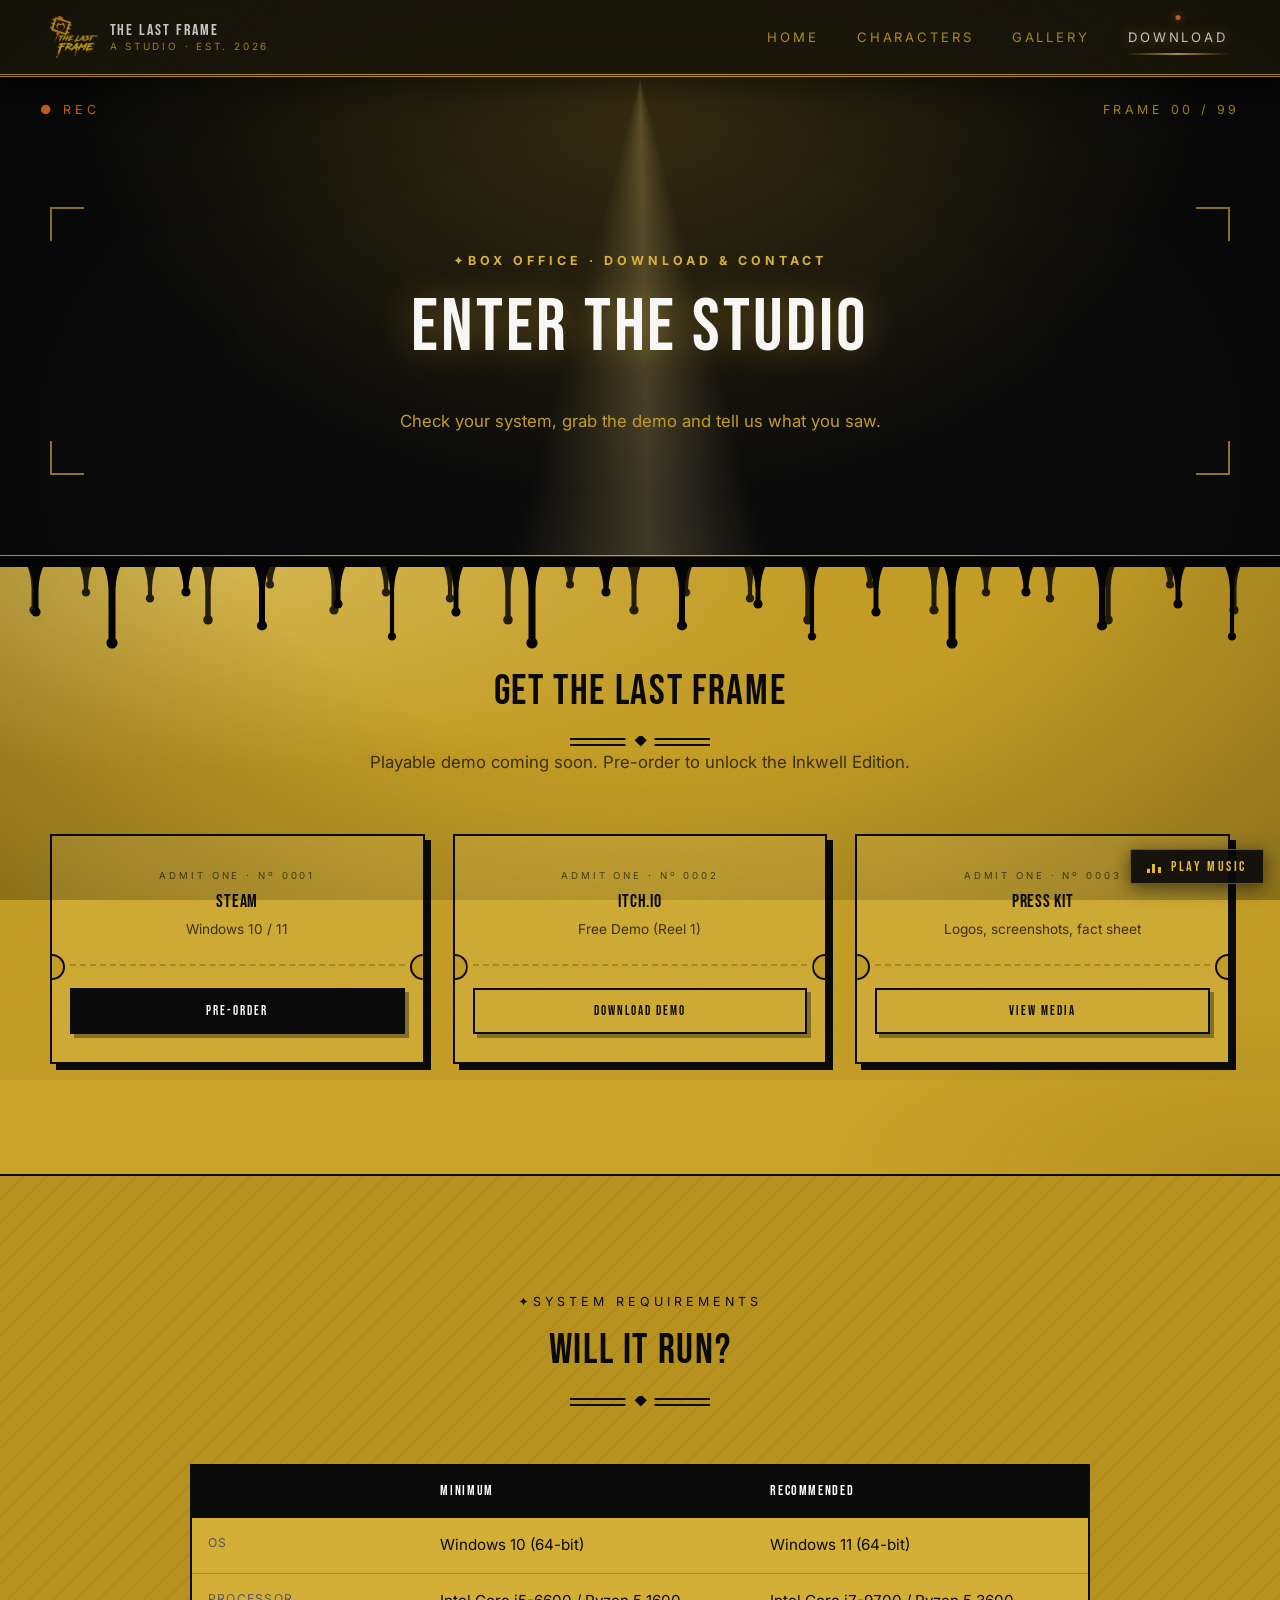
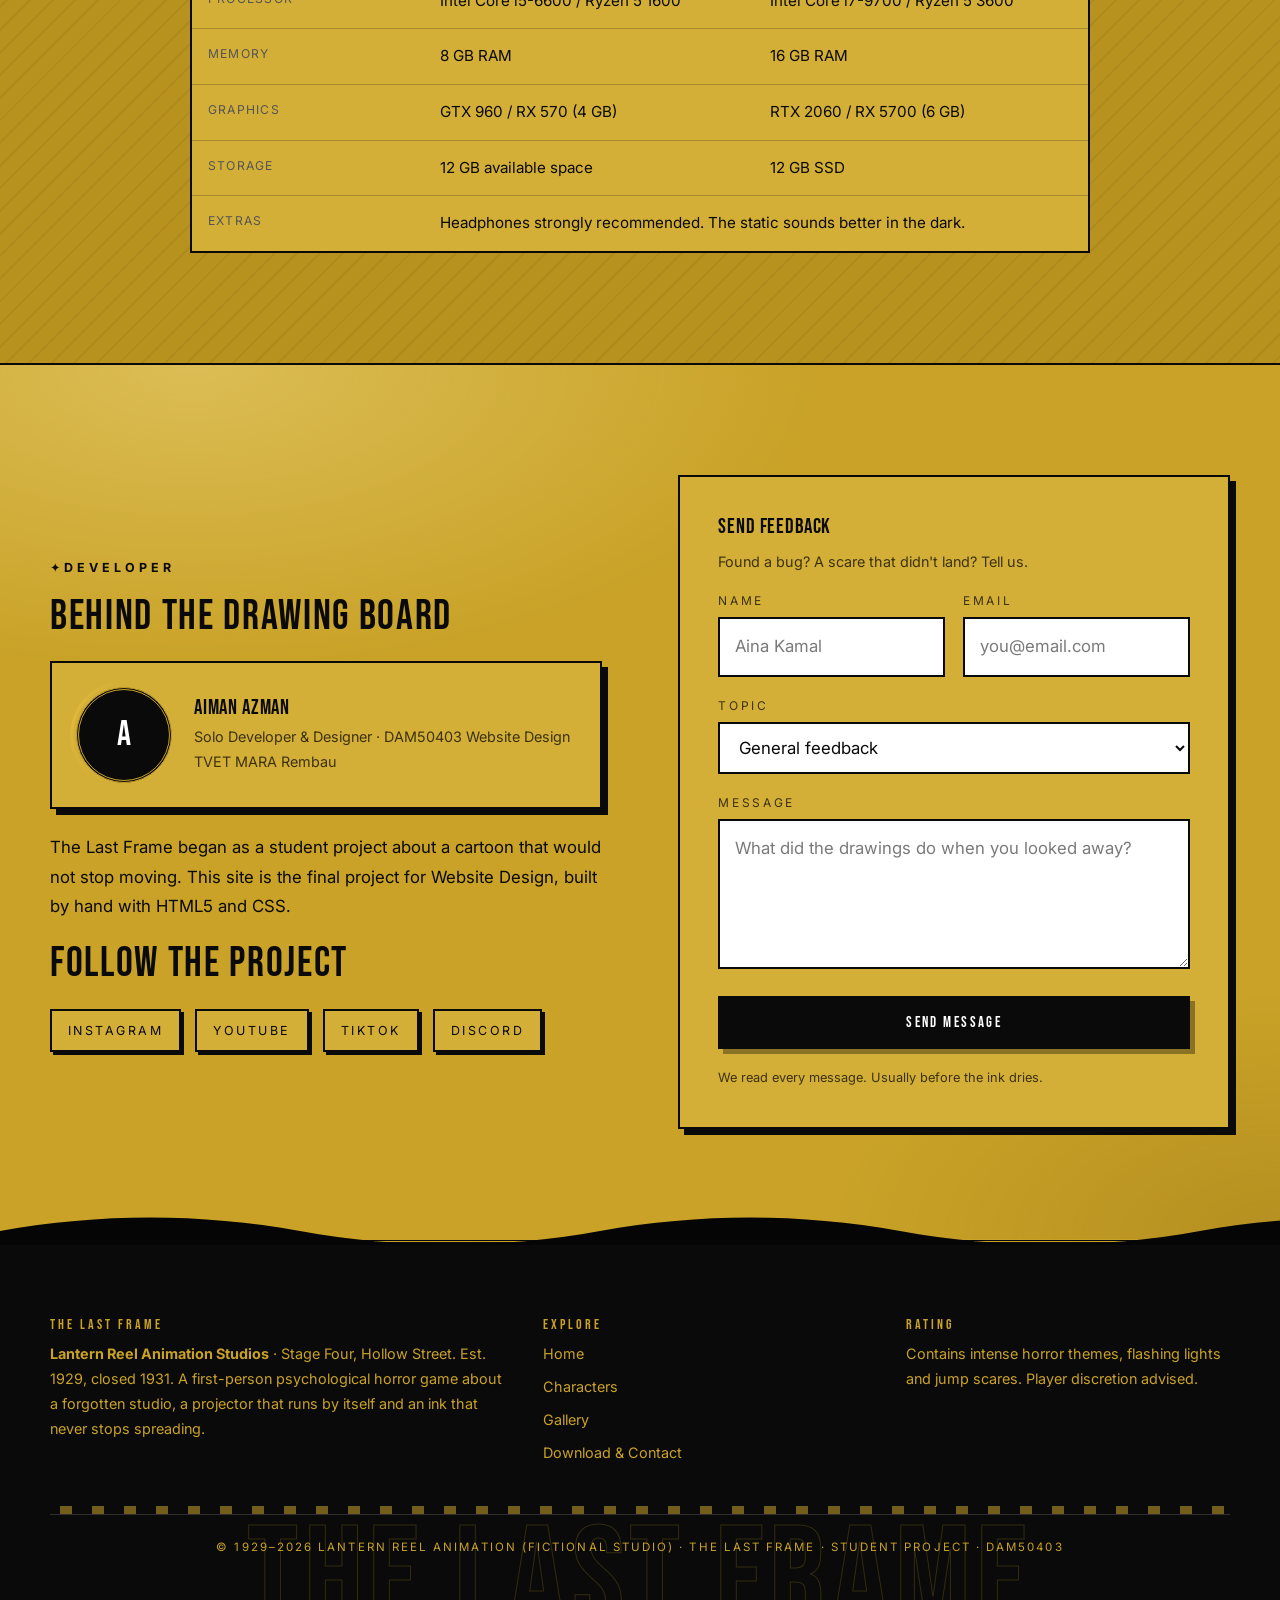
==== contact.html @ d7129ec2 "First Time" ====
<!DOCTYPE html>
<html lang="en">
<head>
  <meta charset="UTF-8">
  <meta name="viewport" content="width=device-width, initial-scale=1">
  <title>Download &amp; Contact — The Last Frame</title>
  <meta name="description" content="System requirements, developer profile, social links and a feedback form for The Last Frame.">
  <link rel="icon" href="images/favicon.png" type="image/svg+xml">
 <!-- Bebas Neue (title) + Inter (body) -->
  <link rel="preconnect" href="https://fonts.googleapis.com">
  <link rel="preconnect" href="https://fonts.gstatic.com" crossorigin>
  <link href="https://fonts.googleapis.com/css2?family=Bebas+Neue&family=Inter:wght@400;500;600;700&display=swap" rel="stylesheet">
  <link rel="stylesheet" href="style.css">
</head>
<body>
  <a class="skip" href="#main">Skip to content</a>

  <!-- ===== HEADER (same on all pages) ===== -->
  <header class="site-header">
    <nav class="nav" aria-label="Main navigation">
      <a class="brand" href="index.html"><img src="images/logo.png" alt="The Last Frame logo"><span>THE LAST FRAME<small>A Studio · Est. 2026</small></span></a>
      <input type="checkbox" id="nav-toggle" class="nav-toggle" aria-label="Toggle menu">
      <label for="nav-toggle" class="nav-burger" aria-hidden="true"><span></span></label>
      <ul class="nav-links">
        <li><a href="index.html">Home</a></li>
        <li><a href="characters.html">Characters</a></li>
        <li><a href="gallery.html">Gallery</a></li>
        <li><a href="contact.html" aria-current="page">Download</a></li>
      </ul>
    </nav>
  </header>

  <main id="main">

    <section class="page-banner">
      <div class="container">
        <span class="eyebrow"><strong>Box Office · Download &amp; Contact</strong></span>
        <h1>Enter the Studio</h1>
        <p>Check your system, grab the demo and tell us what you saw.</p>
      </div>
    </section>

    <!-- ===== DOWNLOAD ===== -->
    <section class="section" id="download" aria-labelledby="dl-title">
      <div class="container">
        <div class="section-head">
          <h2 id="dl-title">Get The Last Frame</h2>
          <hr class="rule">
          <p>Playable demo coming soon. Pre-order to unlock the Inkwell Edition.</p>
        </div>

        <div class="platforms">
          <article class="card platform"><h3>Steam</h3><p>Windows 10 / 11</p><a class="btn btn--sm" href="#download">Pre-Order</a></article>
          <article class="card platform"><h3>itch.io</h3><p>Free Demo (Reel 1)</p><a class="btn btn--sm btn--ghost" href="#download">Download Demo</a></article>
          <article class="card platform"><h3>Press Kit</h3><p>Logos, screenshots, fact sheet</p><a class="btn btn--sm btn--ghost" href="gallery.html">View Media</a></article>
        </div>
      </div>
    </section>

    <!-- ===== SYSTEM REQUIREMENTS ===== -->
    <section class="section section--alt" aria-labelledby="spec-title">
      <div class="container" style="max-width:900px">
        <div class="section-head">
          <span class="eyebrow">System Requirements</span>
          <h2 id="spec-title">Will It Run?</h2>
          <hr class="rule">
        </div>
        <div style="overflow-x:auto">
          <table class="spec-table">
            <thead><tr><th></th><th>Minimum</th><th>Recommended</th></tr></thead>
            <tbody>
              <tr><th scope="row">OS</th><td>Windows 10 (64-bit)</td><td>Windows 11 (64-bit)</td></tr>
              <tr><th scope="row">Processor</th><td>Intel Core i5-6600 / Ryzen 5 1600</td><td>Intel Core i7-9700 / Ryzen 5 3600</td></tr>
              <tr><th scope="row">Memory</th><td>8 GB RAM</td><td>16 GB RAM</td></tr>
              <tr><th scope="row">Graphics</th><td>GTX 960 / RX 570 (4 GB)</td><td>RTX 2060 / RX 5700 (6 GB)</td></tr>
              <tr><th scope="row">Storage</th><td>12 GB available space</td><td>12 GB SSD</td></tr>
              <tr><th scope="row">Extras</th><td colspan="2">Headphones strongly recommended. The static sounds better in the dark.</td></tr>
            </tbody>
          </table>
        </div>
      </div>
    </section>

    <!-- ===== DEVELOPER + SOCIAL ===== -->
    <section class="section" aria-labelledby="dev-title">
      <div class="container split">
        <div>
          <span class="eyebrow"><strong>Developer</strong></span>
          <h2 id="dev-title">Behind the Drawing Board</h2>
          <div class="dev-card card" style="padding:24px;margin-bottom:24px">
            <div class="dev-avatar" aria-hidden="true">A</div>
            <div>
              <h3 style="margin-bottom:4px"><!-- TUKAR NAMA --> Aiman Azman</h3>
              <p style="margin:0;color:var(--muted);font-size:.9rem">Solo Developer &amp; Designer · DAM50403 Website Design<br><!-- TUKAR INSTITUSI --> TVET MARA Rembau</p>
            </div>
          </div>
          <p>The Last Frame began as a student project about a cartoon that would not stop moving. This site is the final project for Website Design, built by hand with HTML5 and CSS.</p>

          <h2>Follow the Project</h2>
          <ul class="socials">
            <!-- TUKAR # dengan pautan sebenar -->
            <li><a href="#" rel="noopener">Instagram</a></li>
            <li><a href="#" rel="noopener">YouTube</a></li>
            <li><a href="#" rel="noopener">TikTok</a></li>
            <li><a href="#" rel="noopener">Discord</a></li>
          </ul>
        </div>

        <!-- ===== FEEDBACK FORM ===== -->
        <div class="card" id="feedback" style="padding:clamp(22px,4vw,38px)">
          <h3>Send Feedback</h3>
          <p style="color:var(--muted);font-size:.9rem">Found a bug? A scare that didn't land? Tell us.</p>
          <!-- data-netlify: borang ini akan berfungsi automatik bila di-deploy di Netlify -->
          <form name="feedback" method="POST" data-netlify="true" netlify-honeypot="bot-field">
            <input type="hidden" name="form-name" value="feedback">
            <p hidden><label>Don't fill this out: <input name="bot-field"></label></p>
            <div class="form-row">
              <div><label for="name">Name</label><input id="name" name="name" type="text" placeholder="Aina Kamal" required></div>
              <div><label for="email">Email</label><input id="email" name="email" type="email" placeholder="you@email.com" required></div>
            </div>
            <div>
              <label for="topic">Topic</label>
              <select id="topic" name="topic">
                <option>General feedback</option>
                <option>Bug report</option>
                <option>Press / collaboration</option>
                <option>Pre-order question</option>
              </select>
            </div>
            <div><label for="message">Message</label><textarea id="message" name="message" placeholder="What did the drawings do when you looked away?" required></textarea></div>
            <button class="btn" type="submit">Send Message</button>
            <p class="form-note">We read every message. Usually before the ink dries.</p>
          </form>
        </div>
      </div>
    </section>
  </main>

  <!-- ===== FOOTER (same on all pages) ===== -->
  <footer class="site-footer">
    <div class="container footer-grid">
      <div>
        <h4>The Last Frame</h4>
        <p><strong>Lantern Reel Animation Studios</strong> · Stage Four, Hollow Street. Est. 1929, closed 1931. A first-person psychological horror game about a forgotten studio, a projector that runs by itself and an ink that never stops spreading.</p>
      </div>
      <div>
        <h4>Explore</h4>
        <ul>
          <li><a href="index.html">Home</a></li>
          <li><a href="characters.html">Characters</a></li>
          <li><a href="gallery.html">Gallery</a></li>
          <li><a href="contact.html">Download &amp; Contact</a></li>
        </ul>
      </div>
      <div>
        <h4>Rating</h4>
        <p>Contains intense horror themes, flashing lights and jump scares. Player discretion advised.</p>
      </div>
    </div>
    <div class="container footer-bottom">© 1929–2026 Lantern Reel Animation (fictional studio) · The Last Frame · Student Project · DAM50403</div>
  </footer>
  <script src="js/music.js" defer></script>
</body>
</html>
---- style.css ----
/* =========================================================
   THE LAST FRAME — Master Stylesheet  ·  v2 "Overload"
   Colour system: Gold / Black / White  (+ projector orange)
   Text automatically adapts to background.

   Effects are CSS-only. Scroll-driven reveals live inside
   @supports (animation-timeline: view()) so browsers without
   it simply show everything, un-animated.
   ========================================================= */

/* ---------- registered props (animatable counters / angles) ---------- */
@property --frame { syntax: '<integer>'; inherits: false; initial-value: 0; }
@property --ang   { syntax: '<angle>';   inherits: false; initial-value: 165deg; }

:root {
  /* ===== COLOUR SYSTEM ===== */
  --black: #0a0a0a;
  --black-2: #161616;
  --ink: #050505;
  --gold: #c9a227;
  --gold-2: #b8921f;
  --gold-3: #d4af37;
  --gold-hot: #e0b83a;
  --orange: #ff7a1a;
  --white: #ffffff;

  /* Default (light / gold sections) */
  --bg: var(--gold);
  --fg: var(--black);           /* teks hitam di atas emas */
  --muted: #3d320f;
  --card: var(--gold-3);
  --edge: var(--black);
  --shade: var(--black);
  --line: rgba(10, 10, 10, 0.22);
  --eyebrow: var(--black);

  --font-head: "Bebas Neue", "Limelight", system-ui, sans-serif;
  --font-body: "Inter", system-ui, -apple-system, sans-serif;

  --ease: cubic-bezier(.22, .9, .24, 1);
  --max: 1180px;
  --gutter: clamp(18px, 4vw, 40px);
}

/* ===== Dark sections (header, hero, footer, memo, dll) ===== */
.site-header,
.hero,
.page-banner,
.cta-band,
.site-footer,
.section--dark,
.lightbox,
.char-modal,
.tapes {
  --bg: var(--black);
  --fg: var(--white);           /* teks putih di atas hitam */
  --muted: #c9a227;
  --card: var(--black-2);
  --edge: #555;
  --shade: #000;
  --line: rgba(255, 255, 255, 0.15);
  --eyebrow: var(--gold-hot);
}

*, *::before, *::after { box-sizing: border-box; }
html {
  scroll-behavior: smooth;
  overflow-x: hidden;
  scrollbar-color: var(--gold) var(--ink);
  scrollbar-width: thin;
}
::selection { background: var(--black); color: var(--gold-hot); }

/* cross-document page transition (hard loads) */
@view-transition { navigation: auto; }

body {
  margin: 0;
  background: var(--bg);
  color: var(--fg);
  font-family: var(--font-body);
  font-size: 1.05rem;
  line-height: 1.75;
  -webkit-font-smoothing: antialiased;
  /* gold pen-nib cursor */
  cursor: url("data:image/svg+xml;utf8,<svg xmlns='http://www.w3.org/2000/svg' width='28' height='28' viewBox='0 0 28 28'><path d='M3 3 L9 23 L12.5 15 L20 12 Z' fill='%23e0b83a' stroke='%230a0a0a' stroke-width='2' stroke-linejoin='round'/></svg>") 3 3, auto;
}
a, button, label[for], select, summary, [onclick] { cursor: pointer; }

/* animated film grain */
body::before {
  content: ""; position: fixed; inset: -20%; pointer-events: none; z-index: 999;
  opacity: 0.12; mix-blend-mode: multiply;
  background-image: url("data:image/svg+xml;utf8,<svg xmlns='http://www.w3.org/2000/svg' width='220' height='220'><filter id='n'><feTurbulence type='fractalNoise' baseFrequency='0.75' numOctaves='3'/><feColorMatrix values='0 0 0 0 .15  0 0 0 0 .12  0 0 0 0 .05  0 0 0 .9 0'/></filter><rect width='220' height='220' filter='url(%23n)'/></svg>");
  animation: grain .9s steps(1) infinite;
}
/* breathing vignette */
body::after {
  content: ""; position: fixed; inset: 0; pointer-events: none; z-index: 998;
  background: radial-gradient(ellipse at center, transparent 48%, rgba(0, 0, 0, 0.28) 100%);
  animation: breathe 7s ease-in-out infinite;
}
@keyframes grain {
  0%   { transform: translate(0, 0); }
  17%  { transform: translate(-3%, 2%); }
  33%  { transform: translate(2%, -4%); }
  50%  { transform: translate(-4%, -1%); }
  67%  { transform: translate(3%, 3%); }
  83%  { transform: translate(-1%, 4%); }
  100% { transform: translate(0, 0); }
}
@keyframes breathe { 0%, 100% { opacity: .7; } 50% { opacity: 1; } }

/* scroll progress bar (top of viewport) */
html::before {
  content: ""; position: fixed; z-index: 1100; top: 0; left: 0; right: 0; height: 3px;
  background: linear-gradient(90deg, var(--gold-hot), #fff 50%, var(--orange));
  transform-origin: 0 50%; transform: scaleX(0);
  box-shadow: 0 0 12px rgba(255, 190, 60, .8);
  pointer-events: none;
}
@supports (animation-timeline: scroll()) {
  html::before { animation: progress linear both; animation-timeline: scroll(root); }
}
@keyframes progress { to { transform: scaleX(1); } }

/* anchored sections stop below the sticky header */
main [id] { scroll-margin-top: 92px; }

img { max-width: 100%; height: auto; display: block; }
a { color: inherit; }

h1, h2, h3, h4 {
  font-family: var(--font-head);
  font-weight: 400;
  line-height: 1.15;
  letter-spacing: 0.04em;
  margin: 0 0 0.5em;
  color: var(--fg);
}
h1 { font-size: clamp(2.3rem, 6.5vw, 4.6rem); }
h2 { font-size: clamp(1.7rem, 4vw, 2.6rem); }
h3 { font-size: 1.3rem; }
p { margin: 0 0 1.1em; color: var(--fg); }

.container { width: min(100% - var(--gutter) * 2, var(--max)); margin-inline: auto; }

.section {
  position: relative;
  overflow-x: clip;               /* scaled/rotated decorations never widen the page */
  padding: clamp(56px, 9vw, 110px) 0;
  background:
    radial-gradient(ellipse 70% 50% at 15% 0%, rgba(255, 240, 170, .35), transparent 70%),
    radial-gradient(ellipse 50% 40% at 100% 100%, rgba(90, 60, 0, .18), transparent 70%),
    var(--bg);
  color: var(--fg);
}
.section--alt {
  background:
    repeating-linear-gradient(135deg, rgba(0, 0, 0, .05) 0 2px, transparent 2px 16px),
    var(--gold-2);
  border-block: 2px solid var(--black);
}
.section--dark {
  background:
    radial-gradient(ellipse 60% 50% at 50% 0%, rgba(201, 162, 39, .14), transparent 70%),
    var(--bg);
}

.eyebrow {
  display: inline-block;
  font-size: 0.78rem;
  letter-spacing: 0.32em;
  text-transform: uppercase;
  color: var(--eyebrow);
  margin-bottom: 14px;
}
.eyebrow::before {
  content: "✦ ";
  display: inline-block;
  animation: spin 9s linear infinite;
}
@keyframes spin { to { transform: rotate(360deg); } }

.section-head { text-align: center; max-width: 720px; margin: 0 auto 56px; }
.section-head p { color: var(--muted); }

/* art-deco divider */
.rule {
  width: 140px; height: 12px; border: 0; margin: 18px auto 0;
  background:
    linear-gradient(var(--fg), var(--fg)) center 2px / 100% 2px no-repeat,
    linear-gradient(var(--fg), var(--fg)) center 8px / 100% 2px no-repeat;
  position: relative;
}
.rule::after {
  content: "◆";
  position: absolute; left: 50%; top: 50%;
  transform: translate(-50%, -52%);
  color: var(--fg);
  background: var(--bg);
  padding: 0 8px;
  font-size: .8rem;
  line-height: 1;
  animation: diamond 3.2s ease-in-out infinite;
}
@keyframes diamond {
  0%, 100% { transform: translate(-50%, -52%) rotate(0) scale(1); }
  50%      { transform: translate(-50%, -52%) rotate(180deg) scale(1.35); }
}
.section--alt .rule::after { background: var(--gold-2); }

.skip {
  position: absolute; left: -999px; top: 0;
  background: var(--black); color: var(--white);
  padding: 10px 16px; z-index: 2000;
}
.skip:focus { left: 10px; top: 10px; }

/* =========================================================
   HEADER / NAV
   ========================================================= */
.site-header {
  position: sticky; top: 0; z-index: 100;
  background: rgba(10, 10, 10, .9);
  -webkit-backdrop-filter: blur(8px); backdrop-filter: blur(8px);
  color: var(--fg);
  border-bottom: 3px double var(--gold);
  box-shadow: 0 12px 30px rgba(0, 0, 0, .45);
  view-transition-name: site-header;
}
.nav {
  display: flex; align-items: center; justify-content: space-between;
  min-height: 74px;
  width: min(100% - var(--gutter) * 2, var(--max));
  margin-inline: auto;
}
.brand { display: flex; align-items: center; gap: 12px; text-decoration: none; }
.brand img { height: 42px; width: auto; transition: transform .4s var(--ease), filter .4s; animation: flicker 9s infinite; }
.brand:hover img { transform: rotate(-8deg) scale(1.12); filter: drop-shadow(0 0 10px rgba(224, 184, 58, .8)); }
.brand span {
  font-family: var(--font-head);
  letter-spacing: 0.12em;
  font-size: 1rem;
  line-height: 1.1;
  color: var(--fg);
}
.brand small {
  display: block;
  font-family: var(--font-body);
  font-size: .62rem;
  letter-spacing: .28em;
  color: var(--muted);
  text-transform: uppercase;
  margin-top: 2px;
}

.nav-toggle { display: none; }
.nav-burger { display: none; cursor: pointer; padding: 10px; }
.nav-burger span,
.nav-burger span::before,
.nav-burger span::after {
  display: block; width: 26px; height: 2px;
  background: var(--fg);
  position: relative; content: "";
  transition: transform .25s, background .25s;
}
.nav-burger span::before { position: absolute; top: -8px; }
.nav-burger span::after  { position: absolute; top: 8px; }

.nav-links {
  display: flex; gap: clamp(14px, 3vw, 34px);
  list-style: none; margin: 0; padding: 0; align-items: center;
}
.nav-links a {
  position: relative;
  text-decoration: none;
  font-size: 0.82rem;
  letter-spacing: 0.22em;
  text-transform: uppercase;
  padding: 8px 2px;
  border-bottom: 2px solid transparent;
  color: var(--muted);
  transition: color .2s, text-shadow .3s;
}
/* underline draws out from the centre */
.nav-links a::after {
  content: "";
  position: absolute; left: 0; right: 0; bottom: -2px; height: 2px;
  background: linear-gradient(90deg, transparent, var(--gold-hot), transparent);
  transform: scaleX(0);
  transition: transform .35s var(--ease);
}
.nav-links a:hover,
.nav-links a[aria-current="page"] {
  color: var(--fg);
  text-shadow: 0 0 14px rgba(224, 184, 58, .65);
}
.nav-links a:hover::after,
.nav-links a[aria-current="page"]::after { transform: scaleX(1); }
.nav-links a[aria-current="page"]::before {
  content: "";
  position: absolute; left: 50%; top: -6px;
  width: 5px; height: 5px; border-radius: 50%;
  background: var(--orange);
  box-shadow: 0 0 8px var(--orange);
  translate: -50% 0;
  animation: blink 1.6s steps(1) infinite;
}
@keyframes blink { 50% { opacity: 0; } }

/* ---------- Buttons ---------- */
.btn {
  position: relative;
  overflow: hidden;
  isolation: isolate;
  display: inline-block;
  font-family: var(--font-head);
  text-decoration: none;
  text-transform: uppercase;
  letter-spacing: 0.16em;
  font-size: 0.95rem;
  padding: 15px 32px;
  border: 2px solid var(--black);
  background: var(--black);
  color: var(--white);
  cursor: pointer;
  box-shadow: 5px 5px 0 rgba(0,0,0,0.35);
  transition: transform .15s, box-shadow .15s, background .2s, color .2s;
}
/* gold light sweeps across on hover */
.btn::before {
  content: "";
  position: absolute; inset: 0 auto 0 -60%;
  width: 40%;
  background: linear-gradient(100deg, transparent, rgba(255, 230, 140, .55), transparent);
  transform: skewX(-20deg);
  pointer-events: none;
  z-index: -1;
}
.btn:hover::before, .btn:focus-visible::before { animation: sweep .7s var(--ease); }
@keyframes sweep { to { left: 130%; } }
.btn:hover, .btn:focus-visible {
  background: #222;
  transform: translate(-2px, -2px);
  box-shadow: 7px 7px 0 rgba(0,0,0,0.45);
}
.btn:active {
  transform: translate(3px, 3px);
  box-shadow: 2px 2px 0 rgba(0,0,0,0.35);
}
.btn--ghost {
  background: transparent;
  color: var(--fg);
  border-color: var(--fg);
  box-shadow: 5px 5px 0 rgba(0,0,0,.25);
}
.btn--ghost:hover {
  background: var(--fg);
  color: var(--bg);
}
.btn--sm {
  padding: 10px 20px;
  font-size: 0.8rem;
  box-shadow: 4px 4px 0 rgba(0,0,0,0.35);
}
.btn-row { display: flex; flex-wrap: wrap; gap: 18px; }

/* Buttons on dark backgrounds */
.hero .btn,
.cta-band .btn,
.page-banner .btn,
.section--dark .btn {
  border-color: var(--white);
  box-shadow: 5px 5px 0 #000;
}
.hero .btn--ghost,
.cta-band .btn--ghost,
.section--dark .btn--ghost {
  border-color: var(--white);
}
/* primary call-to-action pulses a gold ring */
.hero .btn:not(.btn--ghost),
.cta-band .btn:not(.btn--ghost) { animation: ring 2.6s ease-out infinite; }
.hero .btn:not(.btn--ghost):hover,
.cta-band .btn:not(.btn--ghost):hover { animation: none; }
@keyframes ring {
  0%   { box-shadow: 5px 5px 0 #000, 0 0 0 0 rgba(224, 184, 58, .65); }
  70%  { box-shadow: 5px 5px 0 #000, 0 0 0 20px rgba(224, 184, 58, 0); }
  100% { box-shadow: 5px 5px 0 #000, 0 0 0 0 rgba(224, 184, 58, 0); }
}

a:focus-visible,
button:focus-visible,
input:focus-visible,
select:focus-visible,
textarea:focus-visible {
  outline: 3px solid var(--gold-hot);
  outline-offset: 3px;
}

/* =========================================================
   HERO
   ========================================================= */
.hero {
  position: relative;
  isolation: isolate;
  min-height: min(94vh, 900px);
  display: grid;
  place-items: center;
  text-align: center;
  background: var(--black);
  color: var(--fg);
  overflow: hidden;
  border-bottom: 3px double var(--gold);
}
/* slow ken-burns on the key art */
.hero::before {
  content: "";
  position: absolute; inset: -6%;
  z-index: 0;
  background: url("images/hero-banner.jpg") center / cover no-repeat;
  animation: kenburns 26s ease-in-out infinite alternate;
}
@keyframes kenburns {
  from { transform: scale(1.02) translate(0, 0); }
  to   { transform: scale(1.16) translate(-2%, 1.5%); }
}
.hero::after {
  content: "";
  position: absolute; inset: 0;
  z-index: 2;
  background:
    radial-gradient(ellipse at 50% 38%, transparent 25%, rgba(10,10,10,.55) 80%),
    linear-gradient(180deg, rgba(10,10,10,.75) 0%, rgba(10,10,10,.4) 40%, rgba(10,10,10,.96) 100%);
}

/* projector atmosphere (markup: <div class="hero-fx">) */
.hero-fx { position: absolute; inset: 0; z-index: 1; pointer-events: none; overflow: hidden; }
.beam {
  position: absolute; top: -12%; left: 4%;
  width: 62%; height: 125%;
  background: linear-gradient(180deg, rgba(255, 232, 150, .42), rgba(255, 232, 150, .05) 80%, transparent);
  clip-path: polygon(47% 0, 53% 0, 100% 100%, 0 100%);
  filter: blur(9px);
  mix-blend-mode: screen;
  transform-origin: 50% 0;
  animation: beam-sway 11s ease-in-out infinite alternate, beam-flicker 3.4s steps(1) infinite;
}
.beam--b {
  left: auto; right: 2%;
  width: 52%;
  opacity: .8;
  animation-duration: 14s, 4.1s;
  animation-direction: alternate-reverse, normal;
}
@keyframes beam-sway { from { rotate: -9deg; } to { rotate: 8deg; } }
@keyframes beam-flicker {
  0%, 100% { opacity: 1; } 12% { opacity: .55; } 14% { opacity: 1; }
  47% { opacity: .75; } 49% { opacity: 1; } 81% { opacity: .5; } 83% { opacity: .95; }
}
.dust {
  position: absolute; inset: 0;
  background-image:
    radial-gradient(circle, rgba(255, 238, 180, .95) 0 1px, transparent 1.6px),
    radial-gradient(circle, rgba(255, 238, 180, .7) 0 1.2px, transparent 2.2px),
    radial-gradient(circle, rgba(255, 238, 180, .55) 0 1.6px, transparent 2.8px);
  background-size: 220px 260px, 340px 300px, 470px 410px;
  background-position: 0 0, 90px 120px, 200px 40px;
  opacity: .6;
  animation: dust 30s linear infinite;
}
@keyframes dust {
  to { background-position: 0 -260px, 90px -180px, 200px -370px; }
}
.scan {
  position: absolute; inset: 0;
  background: repeating-linear-gradient(0deg, rgba(0, 0, 0, .22) 0 1px, transparent 1px 3px);
  mix-blend-mode: multiply;
}
.scan::after {
  content: "";
  position: absolute; left: 0; right: 0; height: 22%;
  background: linear-gradient(180deg, transparent, rgba(255, 230, 150, .07), transparent);
  animation: scanbar 7s linear infinite;
}
@keyframes scanbar { from { top: -25%; } to { top: 110%; } }

.hero-inner {
  position: relative; z-index: 3;
  padding: 60px var(--gutter) 110px;
  max-width: 860px;
}
.hero-inner > * { animation: rise 1s var(--ease) both; }
.hero-inner > :nth-child(2) { animation-delay: .15s; }
.hero-inner > :nth-child(3) { animation-delay: .3s; }
.hero-inner > :nth-child(4) { animation-delay: .45s; }
.hero-inner > :nth-child(5) { animation-delay: .6s; }
@keyframes rise {
  from { opacity: 0; transform: translateY(34px); filter: blur(8px); }
  to   { opacity: 1; transform: none; filter: blur(0); }
}
.presents {
  display: inline-block;
  font-size: .78rem;
  letter-spacing: .38em;
  text-transform: uppercase;
  color: var(--fg);
  border-block: 1px solid var(--gold-hot);
  padding: 8px 18px;
  margin-bottom: 26px;
}
.presents b { color: var(--gold-hot); font-weight: 400; }
.hero-logo {
  width: min(86%, 520px);
  margin: 0 auto 26px;
  filter: drop-shadow(0 0 22px rgba(0,0,0,.9));
}
.hero-logo.flicker {
  animation: rise 1s var(--ease) .1s both, flicker 6s 1.2s infinite, logo-glitch 7s 2s infinite;
}
.hero-tag {
  font-family: var(--font-head);
  font-size: clamp(1.1rem, 2.6vw, 1.65rem);
  letter-spacing: 0.08em;
  margin-bottom: 34px;
  color: var(--fg);
}
.hero-tag em { position: relative; display: inline-block; color: var(--gold-hot); font-style: normal; }
/* RGB-split glitch copies of the tagline (uses data-text) */
.hero-tag em::before,
.hero-tag em::after {
  content: attr(data-text);
  position: absolute; inset: 0;
  opacity: 0;
  pointer-events: none;
}
.hero-tag em::before { color: var(--orange); animation: glitch-a 5s steps(1) infinite; }
.hero-tag em::after  { color: #fff;          animation: glitch-b 5s steps(1) infinite; }
@keyframes glitch-a {
  0%, 88%, 100% { opacity: 0; transform: none; clip-path: inset(0 0 0 0); }
  89% { opacity: .9; transform: translate(-4px, 1px); clip-path: inset(10% 0 55% 0); }
  91% { opacity: .9; transform: translate(3px, -1px); clip-path: inset(60% 0 8% 0); }
  93% { opacity: 0; }
}
@keyframes glitch-b {
  0%, 88%, 100% { opacity: 0; transform: none; clip-path: inset(0 0 0 0); }
  90% { opacity: .8; transform: translate(4px, 0); clip-path: inset(45% 0 25% 0); }
  92% { opacity: .8; transform: translate(-3px, 1px); clip-path: inset(5% 0 70% 0); }
  94% { opacity: 0; }
}
.hero .btn-row { justify-content: center; }
.hero-meta {
  margin-top: 32px;
  font-size: .78rem;
  letter-spacing: .3em;
  color: var(--muted);
  text-transform: uppercase;
}
.hero-meta::before {
  content: "";
  display: inline-block;
  width: 8px; height: 8px; margin-right: 12px;
  border-radius: 50%;
  background: var(--orange);
  box-shadow: 0 0 10px var(--orange);
  animation: blink 1.4s steps(1) infinite;
}

.flicker { animation: flicker 6s infinite; }
@keyframes flicker {
  0%, 18%, 22%, 62%, 66%, 100% { opacity: 1; }
  20%, 64% { opacity: .55; }
  21% { opacity: .9; }
}
@keyframes logo-glitch {
  0%, 93%, 100% { transform: none; filter: drop-shadow(0 0 22px rgba(0,0,0,.9)); }
  94% { transform: translate(-5px, 0) skewX(-5deg);
        filter: drop-shadow(5px 0 0 rgba(255,122,26,.9)) drop-shadow(-5px 0 0 rgba(255,255,255,.7)); }
  95% { transform: translate(4px, 1px) skewX(3deg);
        filter: drop-shadow(-5px 0 0 rgba(255,122,26,.9)) drop-shadow(5px 0 0 rgba(255,255,255,.7)); }
  96% { transform: none; filter: drop-shadow(0 0 22px rgba(0,0,0,.9)); }
}

/* scroll cue */
.scroll-cue {
  position: absolute; z-index: 3; bottom: 26px; left: 50%;
  translate: -50% 0;
  display: grid; justify-items: center; gap: 10px;
  font-size: .68rem; letter-spacing: .42em; text-transform: uppercase;
  text-decoration: none;
  color: var(--muted);
  animation: rise 1s 1.1s var(--ease) both;
}
.scroll-cue::after {
  content: "";
  width: 1px; height: 48px;
  background: linear-gradient(var(--gold-hot) 50%, transparent 50%) 0 0 / 1px 12px;
  animation: cue 1.1s linear infinite;
}
@keyframes cue { to { background-position: 0 12px; } }

/* ---------- film-tape ticker (markup: <div class="tapes">) ---------- */
.tapes {
  position: relative;
  height: 150px;
  overflow: hidden;
  background: var(--black);
  border-bottom: 3px double var(--gold);
}
.tape {
  position: absolute; left: -5%; right: -5%; top: 50%;
  display: flex; overflow: hidden;
  font-family: var(--font-head);
  font-size: 1.35rem; letter-spacing: .3em; white-space: nowrap;
  padding: 12px 0 9px;
  box-shadow: 0 8px 22px rgba(0, 0, 0, .6);
}
.tape--a {
  background: var(--gold-hot); color: var(--black);
  border-block: 3px solid var(--black);
  transform: translateY(-50%) rotate(-2.2deg);
  z-index: 2;
}
.tape--b {
  background: repeating-linear-gradient(45deg, #0d0d0d 0 16px, #1b1b1b 16px 32px);
  color: var(--gold-hot);
  border-block: 3px solid var(--gold);
  transform: translateY(-50%) rotate(2.2deg);
}
.tape-track {
  display: flex; flex: none; min-width: 100%;
  animation: marquee 32s linear infinite;
}
.tape--b .tape-track { animation-direction: reverse; animation-duration: 40s; }
.tape-track span { padding: 0 1.4em; }
.tape-track span::after { content: "✦"; margin-left: 2.8em; opacity: .7; }
@keyframes marquee { to { transform: translateX(-100%); } }

.page-banner {
  position: relative;
  overflow: hidden;
  text-align: center;
  padding: clamp(80px, 12vw, 130px) 0 clamp(50px, 7vw, 80px);
  background:
    conic-gradient(from var(--ang) at 50% 0%, transparent 0deg, rgba(255, 226, 140, .22) 14deg, transparent 30deg, transparent 360deg),
    radial-gradient(ellipse at 50% 0%, rgba(201, 162, 39, .25), transparent 62%),
    var(--black);
  color: var(--fg);
  border-bottom: 3px double var(--gold);
  animation: spot 9s ease-in-out infinite alternate;
}
@keyframes spot { from { --ang: 150deg; } to { --ang: 196deg; } }
/* viewfinder HUD */
.page-banner::before {
  content: "● REC";
  position: absolute; top: 22px; left: var(--gutter);
  font-size: .78rem; letter-spacing: .32em; color: var(--orange);
  animation: blink 1.2s steps(1) infinite;
}
.page-banner::after {
  counter-reset: fr var(--frame);
  content: "FRAME " counter(fr, decimal-leading-zero) " / 99";
  position: absolute; top: 22px; right: var(--gutter);
  font-size: .78rem; letter-spacing: .28em; color: var(--muted);
  animation: frames 4.2s steps(100) infinite;
}
@keyframes frames { to { --frame: 99; } }
.page-banner .container { position: relative; padding: 38px 18px; }
.page-banner .container::before {
  content: "";
  position: absolute; inset: 0; pointer-events: none;
  --c: var(--gold-hot);
  background:
    linear-gradient(var(--c), var(--c)) 0 0 / 34px 2px,
    linear-gradient(var(--c), var(--c)) 0 0 / 2px 34px,
    linear-gradient(var(--c), var(--c)) 100% 0 / 34px 2px,
    linear-gradient(var(--c), var(--c)) 100% 0 / 2px 34px,
    linear-gradient(var(--c), var(--c)) 0 100% / 34px 2px,
    linear-gradient(var(--c), var(--c)) 0 100% / 2px 34px,
    linear-gradient(var(--c), var(--c)) 100% 100% / 34px 2px,
    linear-gradient(var(--c), var(--c)) 100% 100% / 2px 34px;
  background-repeat: no-repeat;
  opacity: .7;
  animation: focus 5s ease-in-out infinite;
}
@keyframes focus { 0%, 100% { inset: 0; } 50% { inset: 8px; } }
.page-banner h1 {
  text-shadow: 0 0 34px rgba(224, 184, 58, .4);
  animation: rise 1s var(--ease) both, h1-glitch 8s 2s infinite;
}
.page-banner .eyebrow { animation: rise 1s .1s var(--ease) both; }
.page-banner p {
  max-width: 640px;
  margin: 0 auto;
  color: var(--muted);
  animation: rise 1s .25s var(--ease) both;
}
@keyframes h1-glitch {
  0%, 94%, 100% { transform: none; text-shadow: 0 0 34px rgba(224, 184, 58, .4); }
  95% { transform: translate(-4px, 0) skewX(-6deg); text-shadow: 4px 0 var(--orange), -4px 0 #fff; }
  96% { transform: translate(5px, 0) skewX(4deg);  text-shadow: -4px 0 var(--orange), 4px 0 #fff; }
  97% { transform: none; text-shadow: 0 0 34px rgba(224, 184, 58, .4); }
}

/* ---------- ink dripping from dark bands onto gold sections ---------- */
.tapes + .section::before,
.page-banner + .section:not(.section--dark)::before,
.tapes + .section::after,
.page-banner + .section:not(.section--dark)::after {
  content: "";
  position: absolute; left: 0; right: 0; top: -1px;
  pointer-events: none;
  background-repeat: repeat-x;
  transform-origin: top;
}
.tapes + .section::before,
.page-banner + .section:not(.section--dark)::before {
  z-index: 2; height: 96px;
  background-image: url("data:image/svg+xml;utf8,<svg xmlns='http://www.w3.org/2000/svg' width='420' height='96' viewBox='0 0 420 96'><rect width='420' height='10' fill='%23050505'/><path fill='%23050505' d='M28 8 Q33 18 33.5 32 L33.5 55 A3 3 0 0 0 38.5 55 L38.5 32 Q39 18 44 8Z'/><circle cx='36' cy='55' r='4.6' fill='%23050505'/><path fill='%23050505' d='M103 8 Q108 18 108.5 32 L108.5 86 A4 4 0 0 0 115.5 86 L115.5 32 Q116 18 121 8Z'/><circle cx='112' cy='86' r='5.6' fill='%23050505'/><path fill='%23050505' d='M178 8 Q183 18 183.5 32 L183.5 35 A3 3 0 0 0 188.5 35 L188.5 32 Q189 18 194 8Z'/><circle cx='186' cy='35' r='4.6' fill='%23050505'/><path fill='%23050505' d='M253.5 8 Q258.5 18 259.0 32 L259.0 68.5 A3.5 3.5 0 0 0 265.0 68.5 L265.0 32 Q265.5 18 270.5 8Z'/><circle cx='262' cy='68.5' r='5.1' fill='%23050505'/><path fill='%23050505' d='M330 8 Q335 18 335.5 32 L335.5 47 A3 3 0 0 0 340.5 47 L340.5 32 Q341 18 346 8Z'/><circle cx='338' cy='47' r='4.6' fill='%23050505'/><path fill='%23050505' d='M384.4 8 Q389.4 18 389.9 32 L389.9 79.4 A2.6 2.6 0 0 0 394.1 79.4 L394.1 32 Q394.6 18 399.6 8Z'/><circle cx='392' cy='79.4' r='4.2' fill='%23050505'/></svg>");
  background-size: 420px 96px;
  animation: drip 7s ease-in-out infinite alternate;
}
.tapes + .section::after,
.page-banner + .section:not(.section--dark)::after {
  z-index: 1; height: 70px;
  background-image: url("data:image/svg+xml;utf8,<svg xmlns='http://www.w3.org/2000/svg' width='300' height='70' viewBox='0 0 300 70'><rect width='300' height='8' fill='%23050505'/><path fill='%23050505' d='M22.4 6 Q27.4 16 27.9 30 L27.9 41.4 A2.6 2.6 0 0 0 32.1 41.4 L32.1 30 Q32.6 16 37.6 6Z'/><circle cx='30' cy='41.4' r='4.2' fill='%23050505'/><path fill='%23050505' d='M79.8 6 Q84.8 16 85.3 30 L85.3 62.8 A3.2 3.2 0 0 0 90.7 62.8 L90.7 30 Q91.2 16 96.2 6Z'/><circle cx='88' cy='62.8' r='4.800000000000001' fill='%23050505'/><path fill='%23050505' d='M142.6 6 Q147.6 16 148.1 30 L148.1 27.6 A2.4 2.4 0 0 0 151.9 27.6 L151.9 30 Q152.4 16 157.4 6Z'/><circle cx='150' cy='27.6' r='4.0' fill='%23050505'/><path fill='%23050505' d='M206 6 Q211 16 211.5 30 L211.5 53 A3 3 0 0 0 216.5 53 L216.5 30 Q217 16 222 6Z'/><circle cx='214' cy='53' r='4.6' fill='%23050505'/><path fill='%23050505' d='M258.4 6 Q263.4 16 263.9 30 L263.9 35.4 A2.6 2.6 0 0 0 268.1 35.4 L268.1 30 Q268.6 16 273.6 6Z'/><circle cx='266' cy='35.4' r='4.2' fill='%23050505'/></svg>");
  background-size: 300px 70px;
  background-position: 120px 0;
  opacity: .85;
  animation: drip 9s -3s ease-in-out infinite alternate;
}
@keyframes drip { from { transform: scaleY(.45); } to { transform: scaleY(1); } }

/* =========================================================
   GRIDS & CARDS
   ========================================================= */
.split {
  display: grid;
  grid-template-columns: 1fr 1fr;
  gap: clamp(28px, 6vw, 80px);
  align-items: center;
}
/* film-frame with sprocket holes */
.frame-img {
  position: relative;
  background: #000;
  border: 3px solid var(--black);
  box-shadow: 10px 10px 0 var(--black);
  padding: 0 26px;
}
.frame-img::before,
.frame-img::after {
  content: "";
  position: absolute; top: 0; bottom: 0; width: 12px;
  background: repeating-linear-gradient(180deg, transparent 0 9px, #e8d9a2 9px 23px, transparent 23px 34px);
  border-radius: 2px;
  opacity: .9;
  animation: sprocket 1.6s linear infinite;
}
.frame-img::before { left: 7px; }
.frame-img::after  { right: 7px; }
@keyframes sprocket { to { background-position: 0 34px; } }
.frame-img img { width: 100%; animation: film-flicker 5s steps(1) infinite; }
@keyframes film-flicker {
  0%, 100% { filter: none; } 20% { filter: brightness(1.18) contrast(1.05); }
  22% { filter: brightness(.85); } 24% { filter: none; }
  71% { filter: brightness(1.12); } 72% { filter: brightness(.9) sepia(.15); } 73% { filter: none; }
}

.grid { display: grid; gap: 30px; }
.grid--4 { grid-template-columns: repeat(4, 1fr); }
.grid--3 { grid-template-columns: repeat(3, 1fr); }
.grid--2 { grid-template-columns: repeat(2, 1fr); }

.card {
  position: relative;
  overflow: hidden;
  background: var(--card);
  color: var(--fg);
  border: 2px solid var(--edge);
  box-shadow: 6px 6px 0 var(--shade);
  transition: transform .25s var(--ease), box-shadow .25s;
  display: flex;
  flex-direction: column;
}
.card:hover {
  transform: translate(-4px, -6px);
  box-shadow: 10px 12px 0 var(--black);
}
.card-body { position: relative; padding: 24px; flex: 1; }
.card-body p { color: var(--muted); font-size: .95rem; }
.card > img {
  width: 100%;
  height: auto;
  aspect-ratio: unset;
  object-fit: unset;
  border-bottom: 2px solid var(--edge);
  transition: transform .7s var(--ease), filter .5s;
}
.pill {
  display: inline-block;
  font-size: .7rem;
  letter-spacing: .2em;
  text-transform: uppercase;
  border: 1.5px solid var(--fg);
  color: var(--fg);
  padding: 3px 10px;
  margin: 0 6px 8px 0;
}
.pill::before {
  content: "●";
  margin-right: 6px;
  font-size: .55rem;
  vertical-align: 1px;
  color: var(--orange);
  animation: blink 1.4s steps(1) infinite;
}

/* stat meters: segmented power-bars that fill up */
.stat { margin: 14px 0; }
.stat-row {
  display: flex;
  justify-content: space-between;
  font-size: .75rem;
  letter-spacing: .15em;
  text-transform: uppercase;
  margin-bottom: 4px;
  color: var(--muted);
}
.bar {
  height: 10px;
  background: var(--line);
  border: 1px solid var(--edge);
  overflow: hidden;
}
.bar > i {
  display: block;
  height: 100%;
  background: linear-gradient(90deg, var(--fg), var(--fg) 70%, var(--orange));
  -webkit-mask: repeating-linear-gradient(90deg, #000 0 7px, transparent 7px 9px);
          mask: repeating-linear-gradient(90deg, #000 0 7px, transparent 7px 9px);
  transform-origin: left;
}

/* feature cards: ink floods up from the bottom on hover */
.feature {
  text-align: center;
  padding: 34px 24px;
  isolation: isolate;
}
.feature::before {
  content: "";
  position: absolute; left: 0; right: 0; bottom: 0; top: -26px;
  z-index: -1;
  background:
    url("data:image/svg+xml;utf8,<svg xmlns='http://www.w3.org/2000/svg' width='260' height='26' viewBox='0 0 260 26'><path fill='%23050505' d='M0 13 C32 -1 98 -1 130 13 S228 27 260 13 V26 H0Z'/></svg>") repeat-x 0 0 / 260px 26px,
    linear-gradient(var(--ink), var(--ink)) 0 25px / 100% 100% no-repeat;
  transform: translateY(100%);
  transition: transform .65s var(--ease);
}
.feature:hover::before { transform: translateY(0); animation: wave-x 3s linear infinite; }
@keyframes wave-x { to { background-position: 260px 0, 0 25px; } }
.feature:hover { --fg: var(--white); --muted: var(--gold-hot); }
.feature .num {
  font-family: var(--font-head);
  font-size: 4.2rem;
  line-height: 1;
  color: transparent;
  -webkit-text-stroke: 2px var(--fg);
  transition: color .4s .1s, -webkit-text-stroke-color .3s;
  display: block;
  margin-bottom: 8px;
}
.feature:hover .num { color: var(--gold-hot); -webkit-text-stroke-color: var(--gold-hot); }
.feature h3, .feature p { transition: color .35s .15s; }
.feature p {
  color: var(--muted);
  font-size: .95rem;
  margin: 0;
}

/* character cards: evidence-file look */
.grid--4 { counter-reset: subj; }
.grid--4 > .card { counter-increment: subj; cursor: pointer; }
.grid--4 > .card::after {
  content: "SUBJECT " counter(subj, decimal-leading-zero);
  position: absolute; top: 14px; left: 0; z-index: 2;
  font-family: var(--font-head); font-size: .85rem; letter-spacing: .25em; line-height: 1;
  padding: 7px 14px 5px;
  background: var(--black); color: var(--gold-hot);
  box-shadow: 3px 3px 0 rgba(0, 0, 0, .35);
  rotate: -3deg;
  transition: rotate .3s var(--ease), translate .3s var(--ease);
}
.grid--4 > .card:hover::after { rotate: 0deg; translate: 8px 0; }
.grid--4 > .card > img { filter: grayscale(.75) contrast(1.15) brightness(.92); }
.grid--4 > .card:hover > img { filter: none; transform: scale(1.06); }
.grid--4 > .card:nth-child(even):hover { transform: translate(-4px, -8px) rotate(.8deg); }
.grid--4 > .card:nth-child(odd):hover  { transform: translate(-4px, -8px) rotate(-.8deg); }

/* mechanics cards: giant outlined reel numbers */
.grid--2 { counter-reset: reel; }
.grid--2 > .card { counter-increment: reel; }
.grid--2 > .card::after {
  content: counter(reel, decimal-leading-zero);
  position: absolute; right: 12px; bottom: -22px;
  font-family: var(--font-head); font-size: 8rem; line-height: 1;
  color: transparent; -webkit-text-stroke: 1.5px rgba(10, 10, 10, .3);
  pointer-events: none;
  transition: -webkit-text-stroke-color .3s, translate .5s var(--ease);
}
.grid--2 > .card:hover::after { -webkit-text-stroke-color: rgba(10, 10, 10, .75); translate: 0 -10px; }

/* =========================================================
   MEMO IMAGE (gambar memo)
   ========================================================= */
.memo-image {
  position: relative;
  max-width: 720px;
  margin: 0 auto;
  text-align: center;
  rotate: -1deg;
  animation: float 8s ease-in-out infinite alternate;
}
@keyframes float { from { transform: translateY(-6px); } to { transform: translateY(8px); } }
.memo-image img {
  width: 100%;
  height: auto;
  border: 3px solid var(--black);
  box-shadow: 10px 10px 0 var(--black);
  display: block;
}
/* "RECOVERED" stamp slams onto the paper */
.memo-image::after {
  content: "RECOVERED";
  position: absolute; top: 9%; right: -3%;
  font-family: var(--font-head); font-size: clamp(1.6rem, 5vw, 3rem); letter-spacing: .12em; line-height: 1;
  color: var(--orange);
  border: 4px double var(--orange);
  padding: 8px 18px 4px;
  rotate: -14deg;
  background: rgba(10, 10, 10, .35);
  box-shadow: 0 0 22px rgba(255, 122, 26, .35);
  pointer-events: none;
}
.memo-image figcaption {
  margin-top: 18px;
  font-size: 0.78rem;
  letter-spacing: 0.18em;
  text-transform: uppercase;
  color: var(--muted);
}

/* Dark section khusus untuk memo */
.section--dark .memo-image img {
  border-color: var(--gold);
  box-shadow: 10px 10px 0 rgba(0,0,0,0.6), 0 0 60px rgba(201, 162, 39, .18);
}
.section--dark .memo-image figcaption {
  color: var(--gold);
}

/* =========================================================
   CTA
   ========================================================= */
.cta-band {
  position: relative;
  overflow: hidden;
  isolation: isolate;
  text-align: center;
  background: linear-gradient(180deg, var(--black), #1a1a1a 90%);
  border-top: 3px double var(--gold);
}
/* giant film reel turning behind the headline */
.cta-band::before {
  content: "";
  position: absolute; z-index: -1; left: 50%; top: 50%;
  width: min(120vw, 760px); aspect-ratio: 1;
  translate: -50% -50%;
  border-radius: 50%;
  background:
    repeating-conic-gradient(from 0deg, rgba(201, 162, 39, .16) 0 22deg, transparent 22deg 60deg);
  -webkit-mask: radial-gradient(circle, transparent 0 20%, #000 21% 70%, transparent 71%);
          mask: radial-gradient(circle, transparent 0 20%, #000 21% 70%, transparent 71%);
  animation: reel 38s linear infinite;
}
.cta-band::after {
  content: "";
  position: absolute; z-index: -1; inset: 0;
  background: radial-gradient(ellipse 50% 60% at 50% 50%, rgba(224, 184, 58, .12), transparent 70%);
  animation: breathe 5s ease-in-out infinite;
}
@keyframes reel { to { rotate: 360deg; } }
.cta-band .btn-row { justify-content: center; }
.cta-band p { color: var(--muted); }

/* =========================================================
   GALLERY
   ========================================================= */
.video-wrap {
  position: relative;
  aspect-ratio: 16 / 9;
  background: #000;
  border: 4px solid var(--white);
  outline: 2px solid var(--gold);
  outline-offset: 6px;
  box-shadow: 0 0 60px rgba(0,0,0,.4);
  animation: frame-glow 4s ease-in-out infinite alternate;
}
@keyframes frame-glow {
  from { box-shadow: 0 0 40px rgba(0,0,0,.4), 0 0 0 rgba(224, 184, 58, 0); }
  to   { box-shadow: 0 0 60px rgba(0,0,0,.4), 0 0 46px rgba(224, 184, 58, .3); }
}
.video-wrap::before {
  content: "● REEL 01";
  position: absolute; z-index: 2; top: 12px; left: 14px;
  font-size: .72rem; letter-spacing: .3em; color: var(--orange);
  text-shadow: 0 1px 6px #000;
  pointer-events: none;
  animation: blink 1.3s steps(1) infinite;
}
.video-wrap iframe {
  position: absolute; inset: 0;
  width: 100%; height: 100%; border: 0;
}

.shots {
  display: grid;
  grid-template-columns: repeat(2, 1fr);
  gap: 32px 28px;
}
.shots > a { display: block; text-decoration: none; }
.shots > a.wide,
.shots > a:first-child { grid-column: span 2; }
.shots > a:first-child .shot img { aspect-ratio: 21 / 9; }
.shot {
  position: relative;
  margin: 0;
  overflow: hidden;
  border: 3px solid var(--black);
  background: #000;
  cursor: zoom-in;
  box-shadow: 6px 6px 0 var(--black);
  height: 100%;
  rotate: .5deg;
  transition: transform .3s var(--ease), box-shadow .3s, rotate .3s var(--ease);
}
.shots > a:nth-child(even) .shot { rotate: -.6deg; }
.shot:hover {
  rotate: 0deg;
  transform: translate(-4px, -6px) scale(1.01);
  box-shadow: 11px 12px 0 #000;
}
.shot::before {  /* scanlines + corner brackets appear on hover */
  content: "";
  position: absolute; inset: 0; z-index: 1; pointer-events: none;
  opacity: 0;
  --c: var(--gold-hot);
  background:
    linear-gradient(var(--c), var(--c)) 12px 12px / 26px 2px,
    linear-gradient(var(--c), var(--c)) 12px 12px / 2px 26px,
    linear-gradient(var(--c), var(--c)) calc(100% - 12px) 12px / 26px 2px,
    linear-gradient(var(--c), var(--c)) calc(100% - 12px) 12px / 2px 26px,
    repeating-linear-gradient(0deg, rgba(0, 0, 0, .18) 0 1px, transparent 1px 3px);
  background-repeat: no-repeat, no-repeat, no-repeat, no-repeat, repeat;
  transition: opacity .3s;
}
.shot:hover::before { opacity: 1; }
.shot img {
  width: 100%; height: 100%;
  aspect-ratio: 16 / 9;
  object-fit: cover;
  transition: transform .7s var(--ease), filter .5s;
  filter: sepia(.15) saturate(.9);
}
.shot:hover img {
  transform: scale(1.08);
  filter: sepia(.05) saturate(1.15) brightness(1.1);
}
.shot figcaption {
  position: absolute; inset: auto 0 0 0; z-index: 2;
  padding: 40px 16px 12px;
  color: var(--white);
  background: linear-gradient(transparent, rgba(0,0,0,.92));
  font-size: .76rem;
  letter-spacing: .15em;
  text-transform: uppercase;
  transition: letter-spacing .4s var(--ease), padding .4s var(--ease);
}
.shot:hover figcaption { letter-spacing: .24em; padding-bottom: 16px; }
.shot figcaption b { color: var(--gold-hot); font-weight: 400; }

.lightbox {
  position: fixed; inset: 0; z-index: 1500;
  background:
    radial-gradient(ellipse at 50% 45%, rgba(40, 32, 8, .9), rgba(5, 5, 5, .98) 70%);
  display: none;
  place-items: center;
  padding: 24px;
  color: var(--fg);
}
.lightbox:target { display: grid; animation: lb-bg .35s ease both; }
@keyframes lb-bg { from { opacity: 0; } to { opacity: 1; } }
.lightbox img {
  max-height: 84vh;
  width: auto;
  max-width: 100%;
  border: 3px solid var(--white);
  box-shadow: 0 0 80px rgba(224, 184, 58, .25);
}
/* projector "thunk" when an image opens */
.lightbox:target img { animation: lb-img .7s var(--ease) both; }
@keyframes lb-img {
  0%   { opacity: 0; transform: scale(.9) translateY(18px); filter: brightness(3) contrast(2) blur(8px); }
  30%  { opacity: 1; filter: brightness(.55) blur(1px); }
  45%  { filter: brightness(1.7); }
  60%  { filter: brightness(.9); }
  100% { opacity: 1; transform: none; filter: none; }
}
.lightbox:target p { animation: rise .8s .25s var(--ease) both; }
.lightbox .close {
  position: absolute; top: 14px; right: 24px;
  font-family: var(--font-head);
  font-size: 2.6rem;
  text-decoration: none;
  color: var(--white);
  line-height: 1;
  transition: color .2s, transform .4s var(--ease);
}
.lightbox .close:hover { color: var(--gold-hot); transform: rotate(90deg) scale(1.15); }
.lightbox p {
  text-align: center;
  margin: 14px 0 0;
  color: var(--muted);
  font-size: .85rem;
  letter-spacing: .15em;
  text-transform: uppercase;
}

/* Lightbox navigation arrows (Prev / Next) */
.lightbox .lb-nav {
  position: absolute;
  top: 50%;
  transform: translateY(-50%);
  z-index: 10;
  display: flex;
  align-items: center;
  justify-content: center;
  width: 48px;
  height: 48px;
  border-radius: 50%;
  background: rgba(0, 0, 0, 0.55);
  border: 1px solid rgba(224, 184, 58, .45);
  color: var(--white);
  font-size: 2rem;
  line-height: 1;
  text-decoration: none;
  transition: background 0.2s ease, transform 0.2s ease, color 0.2s ease, box-shadow .3s;
  user-select: none;
}
.lightbox .lb-nav:hover {
  background: rgba(0, 0, 0, 0.85);
  color: var(--gold-hot);
  transform: translateY(-50%) scale(1.12);
  box-shadow: 0 0 22px rgba(224, 184, 58, .5);
}
.lightbox .lb-prev { left: 16px; }
.lightbox .lb-next { right: 16px; }

/* =========================================================
   CONTACT / DOWNLOAD
   ========================================================= */
.spec-table {
  width: 100%;
  border-collapse: collapse;
  font-size: .95rem;
  background: var(--gold-3);
  border: 2px solid var(--black);
  box-shadow: 6px 6px 0 var(--black);
}
.spec-table th,
.spec-table td {
  text-align: left;
  padding: 14px 16px;
  border-bottom: 1px solid var(--line);
  vertical-align: top;
  color: var(--black);
  transition: background .25s, color .25s;
}
.spec-table thead th {
  font-family: var(--font-head);
  letter-spacing: .12em;
  font-size: .85rem;
  text-transform: uppercase;
  background: var(--black);
  color: var(--white);
  font-weight: 400;
}
.spec-table tbody th {
  color: #555;
  font-weight: 400;
  width: 26%;
  letter-spacing: .1em;
  text-transform: uppercase;
  font-size: .76rem;
  box-shadow: inset 0 0 0 var(--orange);
  transition: box-shadow .3s var(--ease), color .25s, background .25s;
}
.spec-table tbody tr:hover th,
.spec-table tbody tr:hover td { background: var(--black); color: var(--gold-hot); }
.spec-table tbody tr:hover th { color: var(--orange); box-shadow: inset 5px 0 0 var(--orange); }

.dev-card { flex-direction: row; gap: 22px; align-items: center; }
.dev-avatar {
  position: relative;
  flex: 0 0 96px;
  width: 96px; height: 96px;
  border-radius: 50%;
  background: var(--black);
  border: 3px double var(--gold);
  color: var(--white);
  display: grid;
  place-items: center;
  font-family: var(--font-head);
  font-size: 2.2rem;
}
/* rotating gold ring around the avatar */
.dev-avatar::before {
  content: "";
  position: absolute; inset: -9px; border-radius: 50%;
  background: conic-gradient(from 0deg, transparent 0 60%, var(--gold-hot) 80%, transparent);
  -webkit-mask: radial-gradient(circle, transparent 0 66%, #000 67%);
          mask: radial-gradient(circle, transparent 0 66%, #000 67%);
  animation: spin 3.5s linear infinite;
}

.socials {
  list-style: none;
  margin: 18px 0 0;
  padding: 0;
  display: flex;
  flex-wrap: wrap;
  gap: 14px;
}
.socials a {
  display: inline-block;
  text-decoration: none;
  font-size: .78rem;
  letter-spacing: .2em;
  text-transform: uppercase;
  border: 2px solid var(--black);
  background: var(--gold-3);
  padding: 9px 16px;
  box-shadow: 3px 3px 0 var(--black);
  transition: transform .15s, box-shadow .15s, background .2s, color .2s;
  color: var(--black);
}
.socials a:hover {
  background: var(--black);
  color: var(--gold-hot);
  transform: translate(-2px, -2px) rotate(-1.5deg);
  box-shadow: 5px 5px 0 var(--black);
}

form { display: grid; gap: 18px; }
label {
  display: block;
  font-size: .75rem;
  letter-spacing: .22em;
  text-transform: uppercase;
  color: var(--muted);
  margin-bottom: 6px;
  transition: color .2s, letter-spacing .3s var(--ease);
}
div:focus-within > label { color: var(--black); letter-spacing: .3em; }
input, select, textarea {
  width: 100%;
  font: inherit;
  color: var(--black);
  background: var(--white);
  border: 2px solid var(--black);
  padding: 13px 15px;
  border-radius: 0;
  transition: box-shadow .2s, border-color .2s, transform .2s;
}
input::placeholder,
textarea::placeholder { color: #7a7a7a; }
input:focus,
select:focus,
textarea:focus {
  outline: none;
  border-color: var(--gold);
  box-shadow: 4px 4px 0 var(--gold);
  transform: translate(-2px, -2px);
}
textarea { min-height: 150px; resize: vertical; }
.form-row {
  display: grid;
  grid-template-columns: 1fr 1fr;
  gap: 18px;
}
.form-note {
  font-size: .8rem;
  color: var(--muted);
  margin: 0;
}

/* platform cards become admit-one tickets */
.platforms {
  display: grid;
  grid-template-columns: repeat(3, 1fr);
  gap: 28px;
  margin-top: 30px;
  counter-reset: ticket;
}
.platform { text-align: center; padding: 34px 18px 28px; counter-increment: ticket; }
.platform::before,
.platform::after {                       /* punched notches */
  content: "";
  position: absolute; top: 58%;
  width: 26px; height: 26px; margin-top: -13px;
  border-radius: 50%;
  background: var(--bg);
  border: 2px solid var(--edge);
}
.platform::before { left: -13px;  clip-path: inset(0 0 0 50%); }
.platform::after  { right: -13px; clip-path: inset(0 50% 0 0); }
.platform h3 {
  font-size: 1.15rem;
  margin-bottom: 6px;
  color: var(--fg);
}
.platform h3::before {
  content: "ADMIT ONE · Nº 000" counter(ticket);
  display: block;
  font-family: var(--font-body);
  font-size: .6rem; letter-spacing: .3em;
  opacity: .65;
  margin-bottom: 10px;
}
.platform p {
  font-size: .85rem;
  color: var(--muted);
  margin-bottom: 22px;
  padding-bottom: 22px;
  border-bottom: 2px dashed var(--line);
}

/* =========================================================
   CHARACTER MODAL (moved here from characters.html)
   ========================================================= */
.char-modal {
  position: fixed;
  inset: 0;
  z-index: 2000;
  background:
    radial-gradient(circle at 50% 50%, rgba(201, 162, 39, .1), transparent 55%),
    rgba(0, 0, 0, 0.9);
  -webkit-backdrop-filter: blur(6px); backdrop-filter: blur(6px);
  display: none;
  place-items: center;
  padding: 24px;
  overflow-y: auto;
}
.char-modal.active { display: grid; animation: lb-bg .3s ease both; }

.char-modal-content {
  background: #000000;
  color: #ffffff;
  max-width: 920px;
  width: 100%;
  border: 3px double #c9a227;
  box-shadow: 0 0 60px rgba(201, 162, 39, 0.3);
  display: grid;
  grid-template-columns: 1fr 1.2fr;
  gap: 0;
  position: relative;
  animation: modalIn .55s var(--ease);
}
@keyframes modalIn {
  0%   { opacity: 0; transform: perspective(900px) rotateX(18deg) scale(.88); filter: brightness(2.5); }
  60%  { filter: brightness(.8); }
  100% { opacity: 1; transform: none; filter: none; }
}

.char-modal-img {
  position: relative;
  background: #000;
  display: flex;
  align-items: center;
  justify-content: center;
  overflow: hidden;
}
.char-modal-img img {
  width: 100%;
  height: 100%;
  object-fit: cover;
  object-position: top center;
  animation: kenburns 18s ease-in-out infinite alternate;
}
.char-modal-img::after {                 /* scanlines + moving glow bar */
  content: "";
  position: absolute; inset: 0; pointer-events: none;
  background:
    linear-gradient(180deg, transparent 40%, rgba(0, 0, 0, .65)),
    repeating-linear-gradient(0deg, rgba(0, 0, 0, .25) 0 1px, transparent 1px 3px);
}

.char-modal-body {
  padding: 36px 32px;
  display: flex;
  flex-direction: column;
  gap: 16px;
}
.char-modal-body > * { animation: rise .7s var(--ease) both; }
.char-modal-body > :nth-child(2) { animation-delay: .08s; }
.char-modal-body > :nth-child(3) { animation-delay: .16s; }
.char-modal-body > :nth-child(4) { animation-delay: .24s; }

.char-modal-body .pill {
  align-self: flex-start;
  background: #c9a227;
  color: #000;
  border: none;
  padding: 5px 14px;
  font-size: 12px;
}
.char-modal-body h2 {
  font-size: 2.4rem;
  margin: 0;
  color: #fff;
  animation: rise .7s .08s var(--ease) both, h1-glitch 6s 1.5s infinite;
}
.char-modal-body p {
  color: #ccc;
  line-height: 1.7;
  margin: 0;
}
.char-modal-stats {
  color: #ffffff;
  margin-top: 12px;
  display: grid;
  gap: 12px;
}
.char-modal .stat-row { color: #c9a227; }
.char-modal .bar > i {
  background: linear-gradient(90deg, #c9a227, #ffe08a 70%, var(--orange));
  animation: bar-fill 1.1s .35s var(--ease) both;
}
.char-modal .stat:nth-child(2) .bar > i { animation-delay: .5s; }
.char-modal .stat:nth-child(3) .bar > i { animation-delay: .65s; }
@keyframes bar-fill { from { transform: scaleX(0); } to { transform: scaleX(1); } }

.char-modal-close {
  position: absolute;
  top: 12px;
  right: 16px;
  background: none;
  border: none;
  color: #fff;
  font-size: 2rem;
  cursor: pointer;
  line-height: 1;
  z-index: 10;
  transition: color 0.2s, transform .4s var(--ease);
}
.char-modal-close:hover { color: #c9a227; transform: rotate(90deg) scale(1.2); }

/* =========================================================
   FOOTER
   ========================================================= */
.site-footer {
  position: relative;
  background: var(--bg);
  color: var(--fg);
  border-top: 3px double var(--gold);
  padding: 76px 0 28px;
  font-size: .9rem;
}
.site-footer > .container { position: relative; z-index: 1; }
/* huge outlined watermark */
.site-footer::before {
  content: "THE LAST FRAME";
  position: absolute; inset: auto 0 0 0;
  height: .78em; overflow: hidden;
  text-align: center; white-space: nowrap;
  font-family: var(--font-head);
  font-size: clamp(3rem, 11vw, 11rem); line-height: .9; letter-spacing: .04em;
  color: transparent;
  -webkit-text-stroke: 1px rgba(201, 162, 39, .22);
  pointer-events: none;
}
/* ink creeping up out of the footer */
.site-footer::after {
  content: "";
  position: absolute; left: 0; right: 0; bottom: calc(100% - 3px); height: 30px;
  background: url("data:image/svg+xml;utf8,<svg xmlns='http://www.w3.org/2000/svg' width='1200' height='30' viewBox='0 0 1200 30'><path fill='%23050505' d='M0 30 V16 C100 -2 200 -2 300 16 S500 34 600 16 S800 -2 900 16 S1100 34 1200 16 V30Z'/></svg>") repeat-x 0 100% / 1200px 30px;
  pointer-events: none;
  animation: wave-up 22s linear infinite;
}
@keyframes wave-up { to { background-position: 1200px 100%; } }
.footer-grid {
  display: grid;
  grid-template-columns: 1.4fr 1fr 1fr;
  gap: 40px;
}
.footer-grid h4 {
  font-size: .85rem;
  letter-spacing: .22em;
  text-transform: uppercase;
  color: var(--gold);
}
.footer-grid ul { list-style: none; margin: 0; padding: 0; }
.footer-grid li { margin-bottom: 8px; }
.footer-grid a {
  color: var(--muted);
  text-decoration: none;
  display: inline-block;
  transition: color .2s, transform .25s var(--ease);
}
.footer-grid a:hover { color: var(--fg); transform: translateX(6px); }
.footer-grid p { color: var(--muted); }
.footer-bottom {
  position: relative;
  margin-top: 40px;
  padding-top: 22px;
  border-top: 1px solid var(--line);
  text-align: center;
  color: var(--muted);
  font-size: .72rem;
  letter-spacing: .18em;
  text-transform: uppercase;
}
/* scrolling film perforations above the copyright line */
.footer-bottom::before {
  content: "";
  position: absolute; left: 0; right: 0; top: -9px; height: 8px;
  background: repeating-linear-gradient(90deg, transparent 0 10px, rgba(201, 162, 39, .55) 10px 22px, transparent 22px 32px);
  animation: sprocket-x 2.4s linear infinite;
}
@keyframes sprocket-x { to { background-position: 32px 0; } }

/* =========================================================
   SCROLL-DRIVEN REVEALS  (Chrome / Edge — others just see content)
   ========================================================= */
@supports (animation-timeline: view()) {
  .card,
  .shots > a,
  .frame-img,
  .spec-table,
  .platform,
  .socials li,
  .section-head > p,
  .split > div > p,
  .split > div > h3,
  .split > div > .btn-row {
    animation: reveal-up linear both;
    animation-timeline: view();
    animation-range: entry 0% entry 50%;
  }
  .grid > :nth-child(2n), .shots > :nth-child(2n), .platforms > :nth-child(2n) { animation-range: entry 8% entry 58%; }
  .grid > :nth-child(3n), .platforms > :nth-child(3n) { animation-range: entry 14% entry 64%; }

  .section-head h2,
  .split h2,
  .cta-band h2 {
    animation: wipe linear both;
    animation-timeline: view();
    animation-range: entry 5% entry 55%;
  }
  .memo-image::after {
    animation: stamp linear both;
    animation-timeline: view();
    animation-range: entry 45% entry 95%;
  }
  /* meters fill as they scroll into view (not inside the modal) */
  .card .bar > i {
    animation: bar-fill linear both;
    animation-timeline: view();
    animation-range: entry 10% entry 100%;
  }
}
@keyframes reveal-up {
  from { opacity: 0; translate: 0 70px; scale: .94; }
  to   { opacity: 1; translate: 0 0;    scale: 1; }
}
@keyframes wipe {
  from { clip-path: inset(0 100% 0 0); opacity: .2; }
  to   { clip-path: inset(0 0 0 0);    opacity: 1; }
}
@keyframes stamp {
  0%   { opacity: 0; scale: 2; }
  70%  { opacity: 1; scale: .94; }
  100% { opacity: .95; scale: 1; }
}

/* =========================================================
   PAGE TRANSITIONS  (soft navigation, see js/music.js)
   ========================================================= */
::view-transition-old(root) { animation: vt-out .38s ease both; }
::view-transition-new(root) { animation: vt-in .6s var(--ease) both; }
@keyframes vt-out {
  to { opacity: 0; filter: brightness(2.2) blur(6px); transform: scale(1.02); }
}
@keyframes vt-in {
  0%   { clip-path: circle(0% at 50% 40%); filter: brightness(2.4); }
  100% { clip-path: circle(150% at 50% 40%); filter: none; }
}

/* =========================================================
   RESPONSIVE
   ========================================================= */
@media (max-width: 980px) {
  .grid--4, .grid--3 { grid-template-columns: repeat(2, 1fr); }
}

@media (max-width: 760px) {
  body { font-size: 1rem; }
  .nav-burger { display: block; }
  .nav-links {
    position: absolute; left: 0; right: 0; top: 100%;
    flex-direction: column; gap: 0; align-items: stretch;
    background: var(--black);
    border-bottom: 3px double var(--gold);
    max-height: 0;
    overflow: hidden;
    transition: max-height .35s ease;
  }
  .nav-links li { border-top: 1px solid var(--line); }
  .nav-links a {
    display: block;
    padding: 18px var(--gutter);
    border-bottom: 0;
  }
  .nav-links a::after { left: var(--gutter); right: var(--gutter); }
  .nav-links a[aria-current="page"]::before { left: calc(var(--gutter) - 12px); top: 50%; translate: 0 -50%; }
  .nav-toggle:checked ~ .nav-links { max-height: 360px; }
  .nav-toggle:checked ~ .nav-burger span { background: transparent; }
  .nav-toggle:checked ~ .nav-burger span::before { top: 0; transform: rotate(45deg); }
  .nav-toggle:checked ~ .nav-burger span::after  { top: 0; transform: rotate(-45deg); }
  .brand small { display: none; }

  .split,
  .grid--2,
  .grid--3,
  .form-row,
  .footer-grid,
  .platforms { grid-template-columns: 1fr; }
  .grid--4 { grid-template-columns: 1fr 1fr; gap: 20px; }
  .shots { grid-template-columns: 1fr; }
  .shots > a.wide,
  .shots > a:first-child { grid-column: auto; }
  .shots > a:first-child .shot img { aspect-ratio: 16 / 9; }
  .dev-card { flex-direction: column; text-align: center; }
  .hero { min-height: 86vh; }
  .hero::before { background-position: 85% center; }
  .hero-inner { padding-bottom: 120px; }
  .btn { padding: 14px 24px; }
  .frame-img { box-shadow: 6px 6px 0 var(--black); }
  .tapes { height: 118px; }
  .tape { font-size: 1.05rem; }
  .page-banner::before, .page-banner::after { top: 14px; font-size: .66rem; }
  .page-banner .container::before { inset: 0; }
  .tapes + .section::before,
  .page-banner + .section:not(.section--dark)::before { height: 72px; background-size: 320px 72px; }
  .tapes + .section::after,
  .page-banner + .section:not(.section--dark)::after { height: 52px; background-size: 230px 52px; }
  .grid--2 > .card::after { font-size: 6rem; }
  .memo-image::after { right: 0; }
}

@media (max-width: 600px) {
  .lightbox .lb-nav {
    width: 40px;
    height: 40px;
    font-size: 1.6rem;
  }
  .lightbox .lb-prev { left: 8px; }
  .lightbox .lb-next { right: 8px; }
}

@media (max-width: 440px) {
  .grid--4 { grid-template-columns: 1fr; }
}

/* touch devices: no hover-only polish needed */
@media (hover: none) {
  .card:hover, .shot:hover { transform: none; }
}

@media (prefers-reduced-motion: reduce) {
  *, *::before, *::after {
    animation: none !important;
    transition: none !important;
  }
  html { scroll-behavior: auto; }
  ::view-transition-group(*),
  ::view-transition-old(*),
  ::view-transition-new(*) { animation: none !important; }
}

/* =========================================================
   BACKGROUND MUSIC TOGGLE  (injected by js/music.js)
   Fixed bottom-right · sits above header/grain, below the
   lightbox (1500) and character modal (2000)
   ========================================================= */
.music-toggle {
  position: fixed;
  right: max(16px, env(safe-area-inset-right));
  bottom: max(16px, env(safe-area-inset-bottom));
  z-index: 1200;
  view-transition-name: music-toggle;
  display: inline-flex;
  align-items: center;
  gap: 10px;
  margin: 0;
  padding: 10px 16px 9px;
  font-family: var(--font-head);
  font-size: .9rem;
  line-height: 1;
  letter-spacing: .18em;
  text-transform: uppercase;
  white-space: nowrap;
  color: var(--gold-hot);
  background: rgba(10, 10, 10, .92);
  border: 1px solid rgba(201, 162, 39, .5);
  border-radius: 2px;
  box-shadow: 0 4px 18px rgba(0, 0, 0, .55);
  cursor: pointer;
  -webkit-tap-highlight-color: transparent;
  transition: color .25s, border-color .25s, background-color .25s,
              box-shadow .25s, transform .25s;
}
.music-toggle:hover,
.music-toggle:focus-visible {
  color: var(--white);
  background: #000;
  border-color: var(--gold-hot);
  box-shadow: 0 4px 18px rgba(0, 0, 0, .6), 0 0 16px rgba(224, 184, 58, .35);
  transform: translateY(-2px);
}
.music-toggle:focus-visible { outline: 2px solid var(--gold-hot); outline-offset: 3px; }
.music-toggle:active { transform: translateY(0); }
.music-toggle.is-playing { border-color: var(--gold-hot); }
.music-toggle.is-error {
  opacity: .55;
  cursor: not-allowed;
  transform: none;
  box-shadow: 0 4px 18px rgba(0, 0, 0, .55);
}

/* little equaliser icon: static when paused, bouncing when playing */
.music-icon {
  display: inline-flex;
  align-items: flex-end;
  gap: 2px;
  width: 14px;
  height: 12px;
}
.music-icon i {
  flex: 1;
  height: 100%;
  background: currentColor;
  transform-origin: bottom;
  transform: scaleY(.35);
}
.music-icon i:nth-child(2) { transform: scaleY(.75); }
.music-icon i:nth-child(3) { transform: scaleY(.5); }
.music-toggle.is-playing .music-icon i { animation: music-bar 1s ease-in-out infinite; }
.music-toggle.is-playing .music-icon i:nth-child(2) { animation-duration: .8s; animation-delay: -.3s; }
.music-toggle.is-playing .music-icon i:nth-child(3) { animation-duration: 1.2s; animation-delay: -.6s; }
@keyframes music-bar {
  0%, 100% { transform: scaleY(.3); }
  50%      { transform: scaleY(1); }
}

/* keep the last line of the footer clear of the fixed control */
.site-footer { padding-bottom: 72px; }

@media (max-width: 600px) {
  .music-toggle {
    right: max(12px, env(safe-area-inset-right));
    bottom: max(12px, env(safe-area-inset-bottom));
    gap: 8px;
    padding: 9px 12px 8px;
    font-size: .8rem;
    letter-spacing: .14em;
  }
}
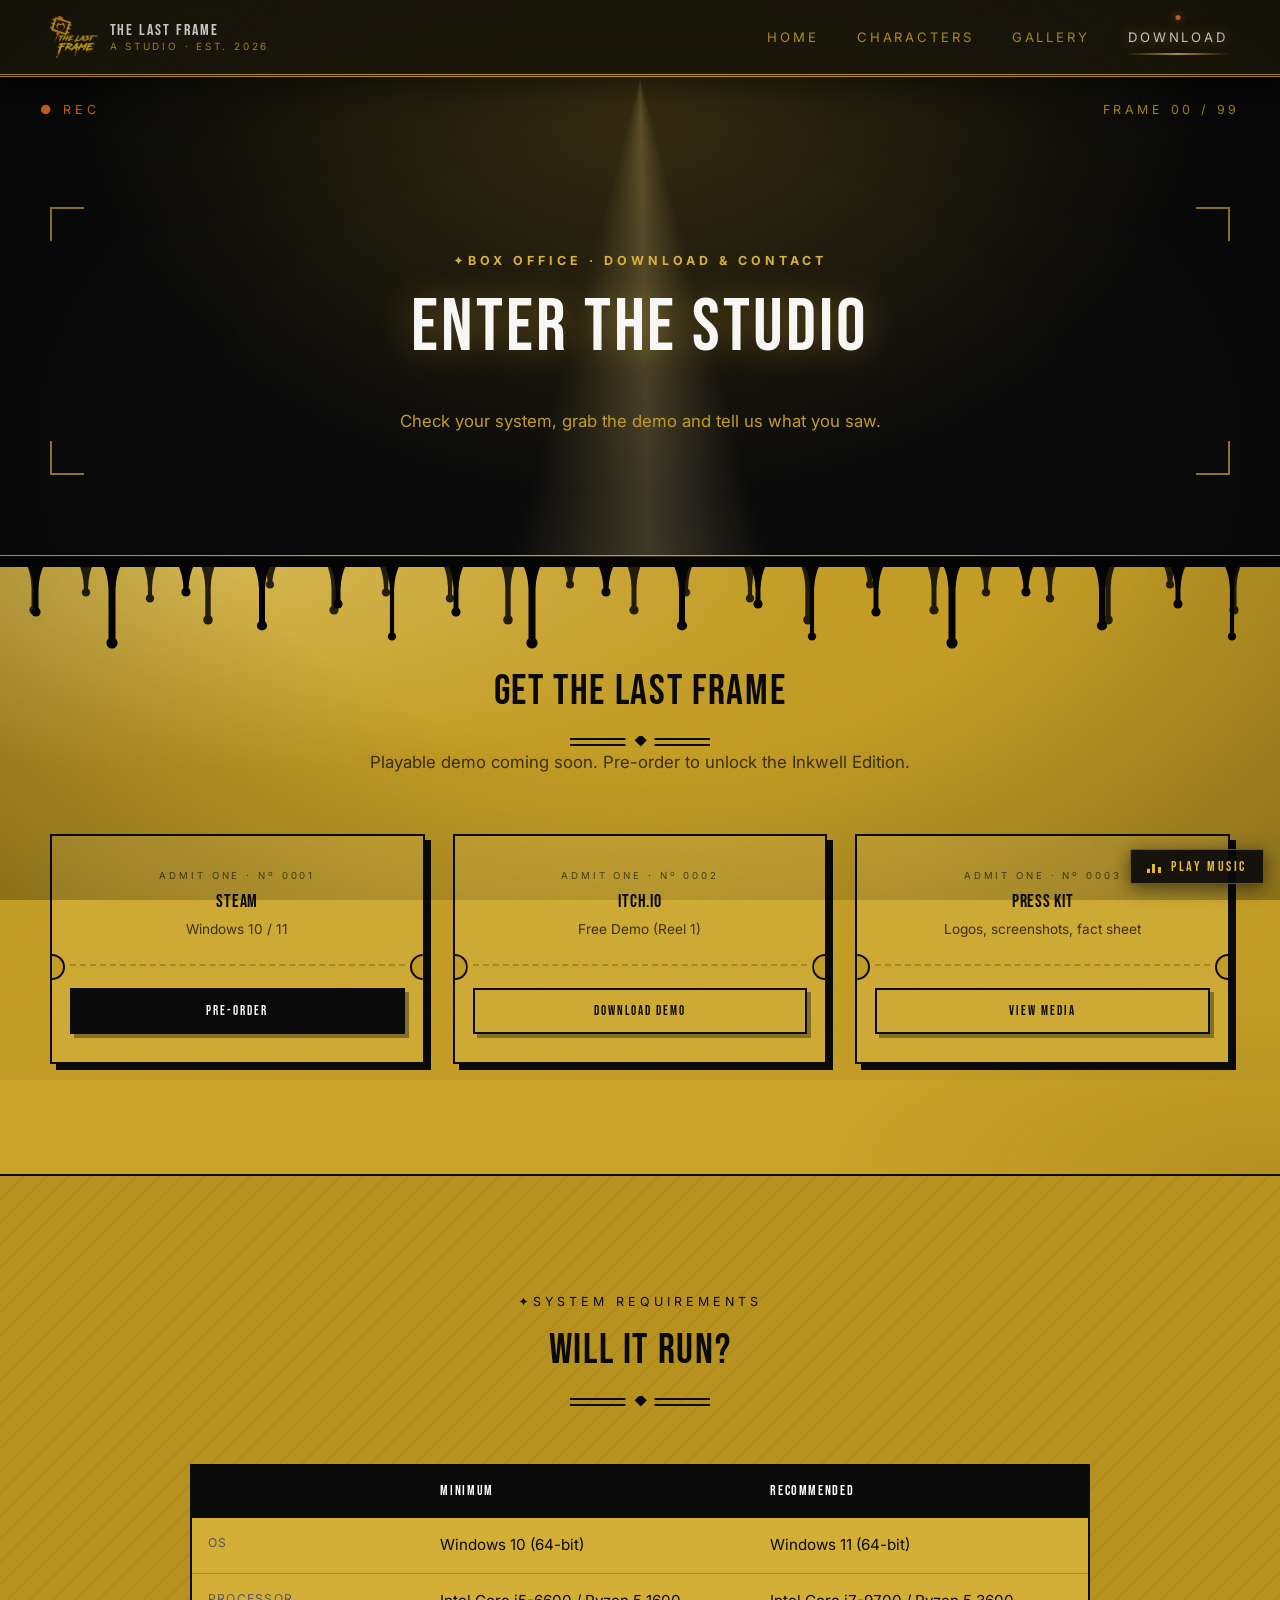
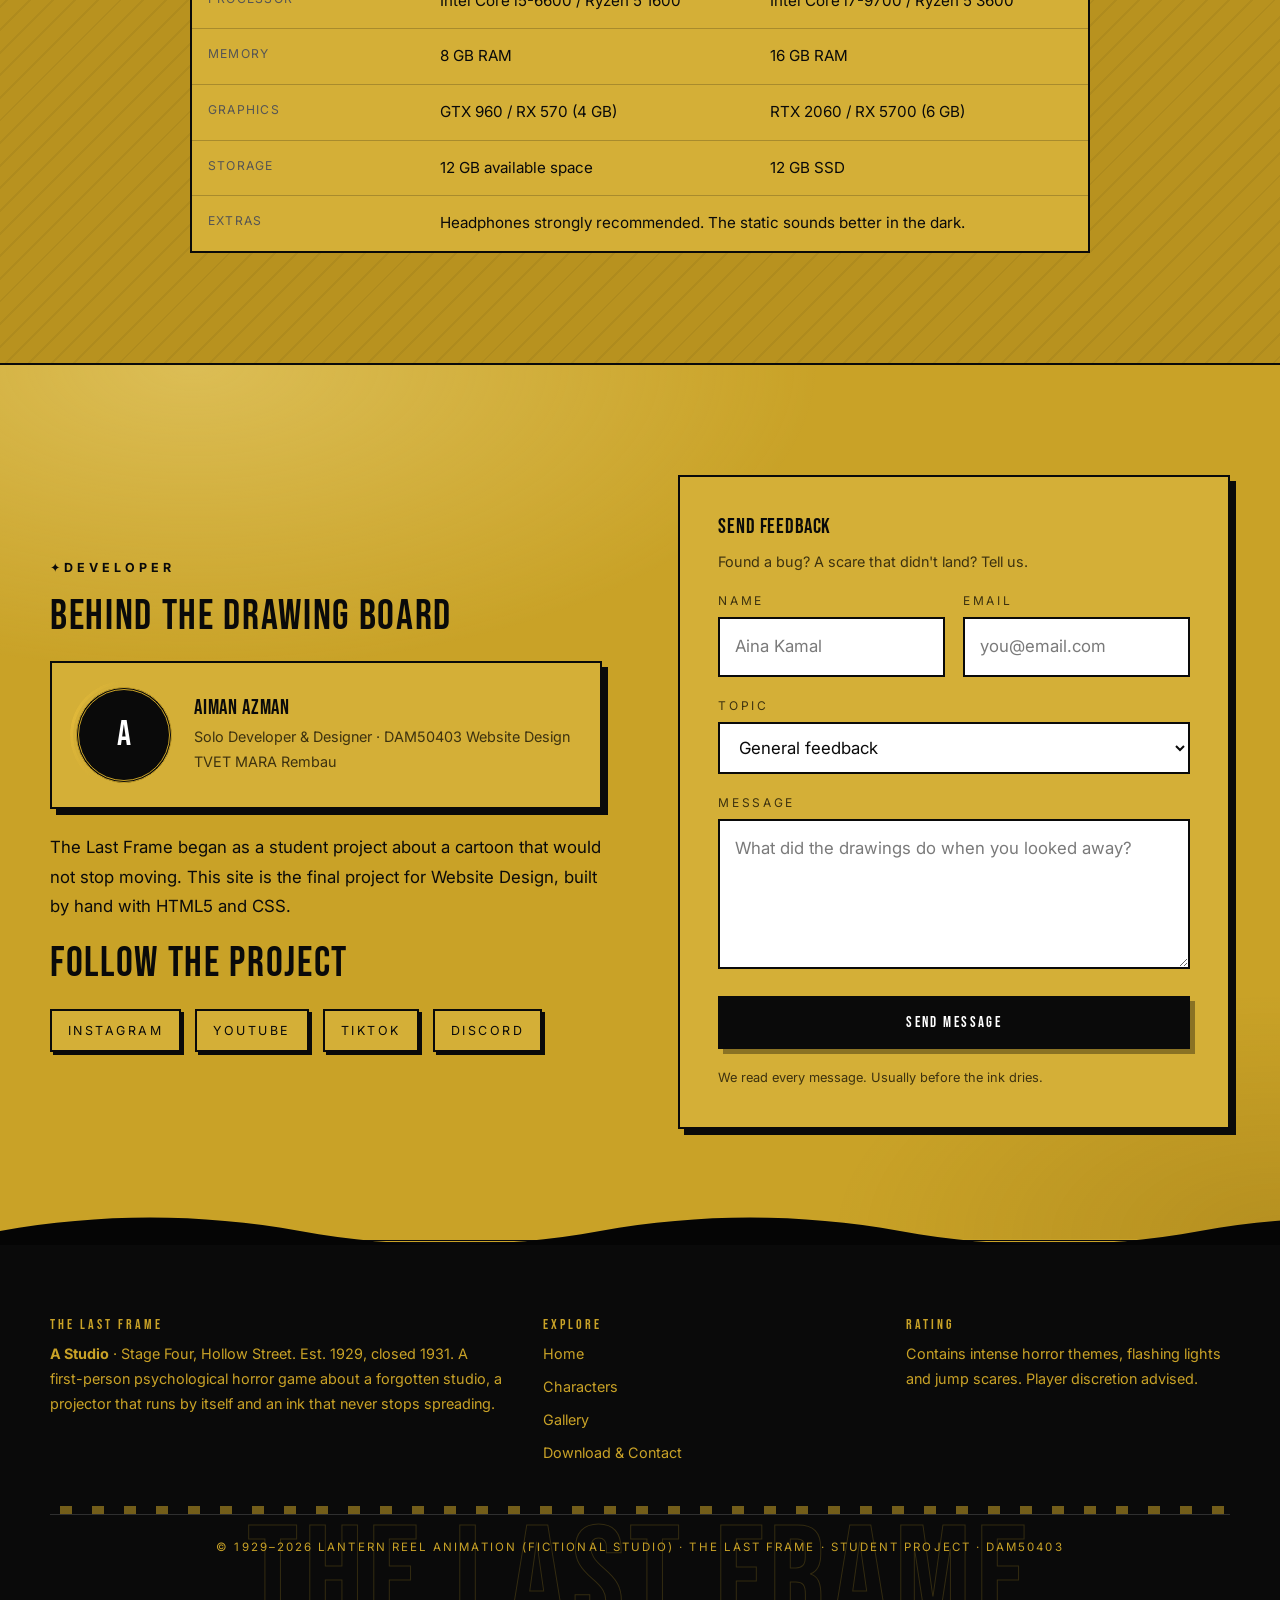
==== commit 4beedd1e: "Update contact.html" ====
--- a/contact.html
+++ b/contact.html
@@ -97,13 +97,13 @@
           <p>The Last Frame began as a student project about a cartoon that would not stop moving. This site is the final project for Website Design, built by hand with HTML5 and CSS.</p>
 
           <h2>Follow the Project</h2>
-          <ul class="socials">
-            <!-- TUKAR # dengan pautan sebenar -->
-            <li><a href="#" rel="noopener">Instagram</a></li>
-            <li><a href="#" rel="noopener">YouTube</a></li>
-            <li><a href="#" rel="noopener">TikTok</a></li>
-            <li><a href="#" rel="noopener">Discord</a></li>
-          </ul>
+<ul class="socials">
+  <!-- Gantikan tanda # dengan pautan sebenar anda -->
+  <li><a href="https://www.instagram.com/vergilsparda2501?mdxt=aThha2xoZnN6cTJh" target="_blank" rel="noopener">Instagram</a></li>
+  <li><a href="http://www.youtube.com/@AimanAzman-w4o" target="_blank" rel="noopener">YouTube</a></li>
+  <li><a href="http://tiktok.com/@ink_demon2501" target="_blank" rel="noopener">TikTok</a></li>
+  <li><a href="https://discord.gg/Fyavgvj7" target="_blank" rel="noopener">Discord</a></li>
+</ul>
         </div>
 
         <!-- ===== FEEDBACK FORM ===== -->
@@ -141,7 +141,7 @@
     <div class="container footer-grid">
       <div>
         <h4>The Last Frame</h4>
-        <p><strong>Lantern Reel Animation Studios</strong> · Stage Four, Hollow Street. Est. 1929, closed 1931. A first-person psychological horror game about a forgotten studio, a projector that runs by itself and an ink that never stops spreading.</p>
+        <p><strong>A Studio</strong> · Stage Four, Hollow Street. Est. 1929, closed 1931. A first-person psychological horror game about a forgotten studio, a projector that runs by itself and an ink that never stops spreading.</p>
       </div>
       <div>
         <h4>Explore</h4>
--- a/style.css
+++ b/style.css
@@ -932,19 +932,7 @@
   display: block;
 }
 /* "RECOVERED" stamp slams onto the paper */
-.memo-image::after {
-  content: "RECOVERED";
-  position: absolute; top: 9%; right: -3%;
-  font-family: var(--font-head); font-size: clamp(1.6rem, 5vw, 3rem); letter-spacing: .12em; line-height: 1;
-  color: var(--orange);
-  border: 4px double var(--orange);
-  padding: 8px 18px 4px;
-  rotate: -14deg;
-  background: rgba(10, 10, 10, .35);
-  box-shadow: 0 0 22px rgba(255, 122, 26, .35);
-  pointer-events: none;
-}
-.memo-image figcaption {
+-image figcaption {
   margin-top: 18px;
   font-size: 0.78rem;
   letter-spacing: 0.18em;
